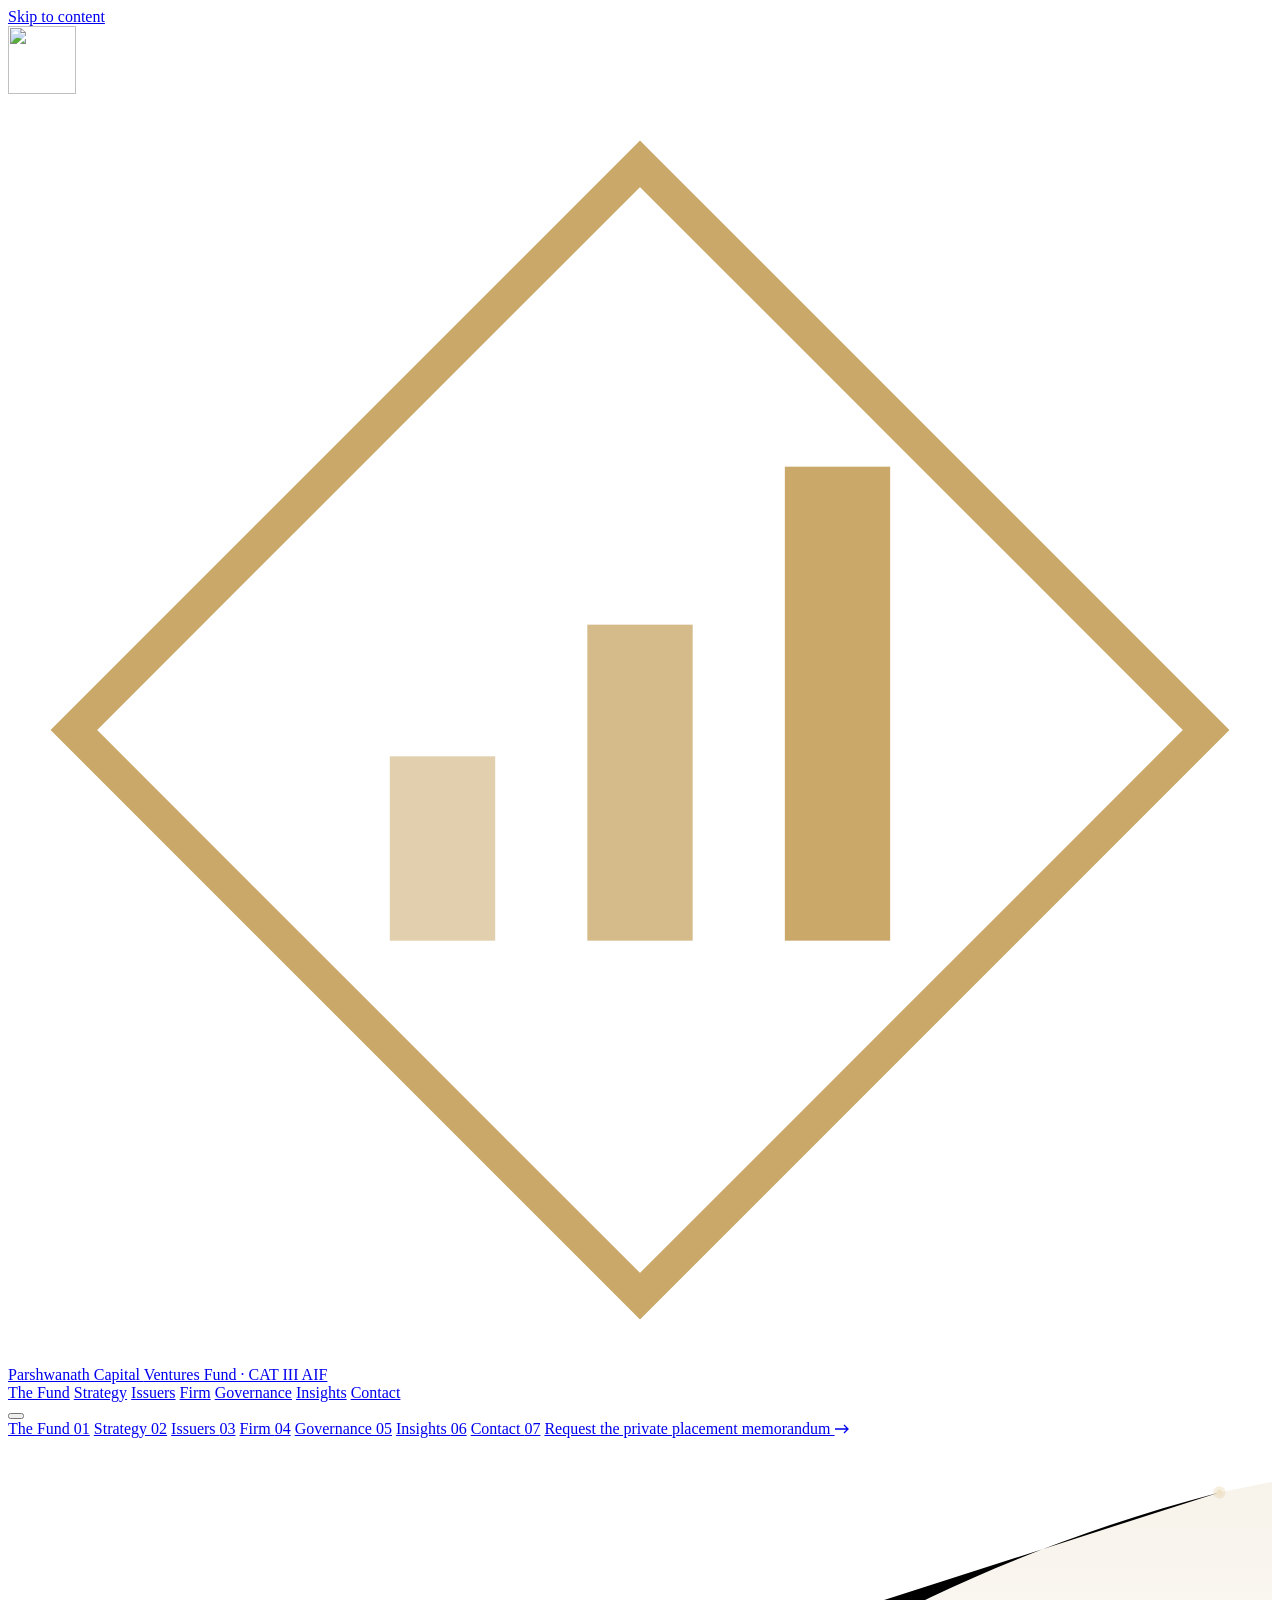
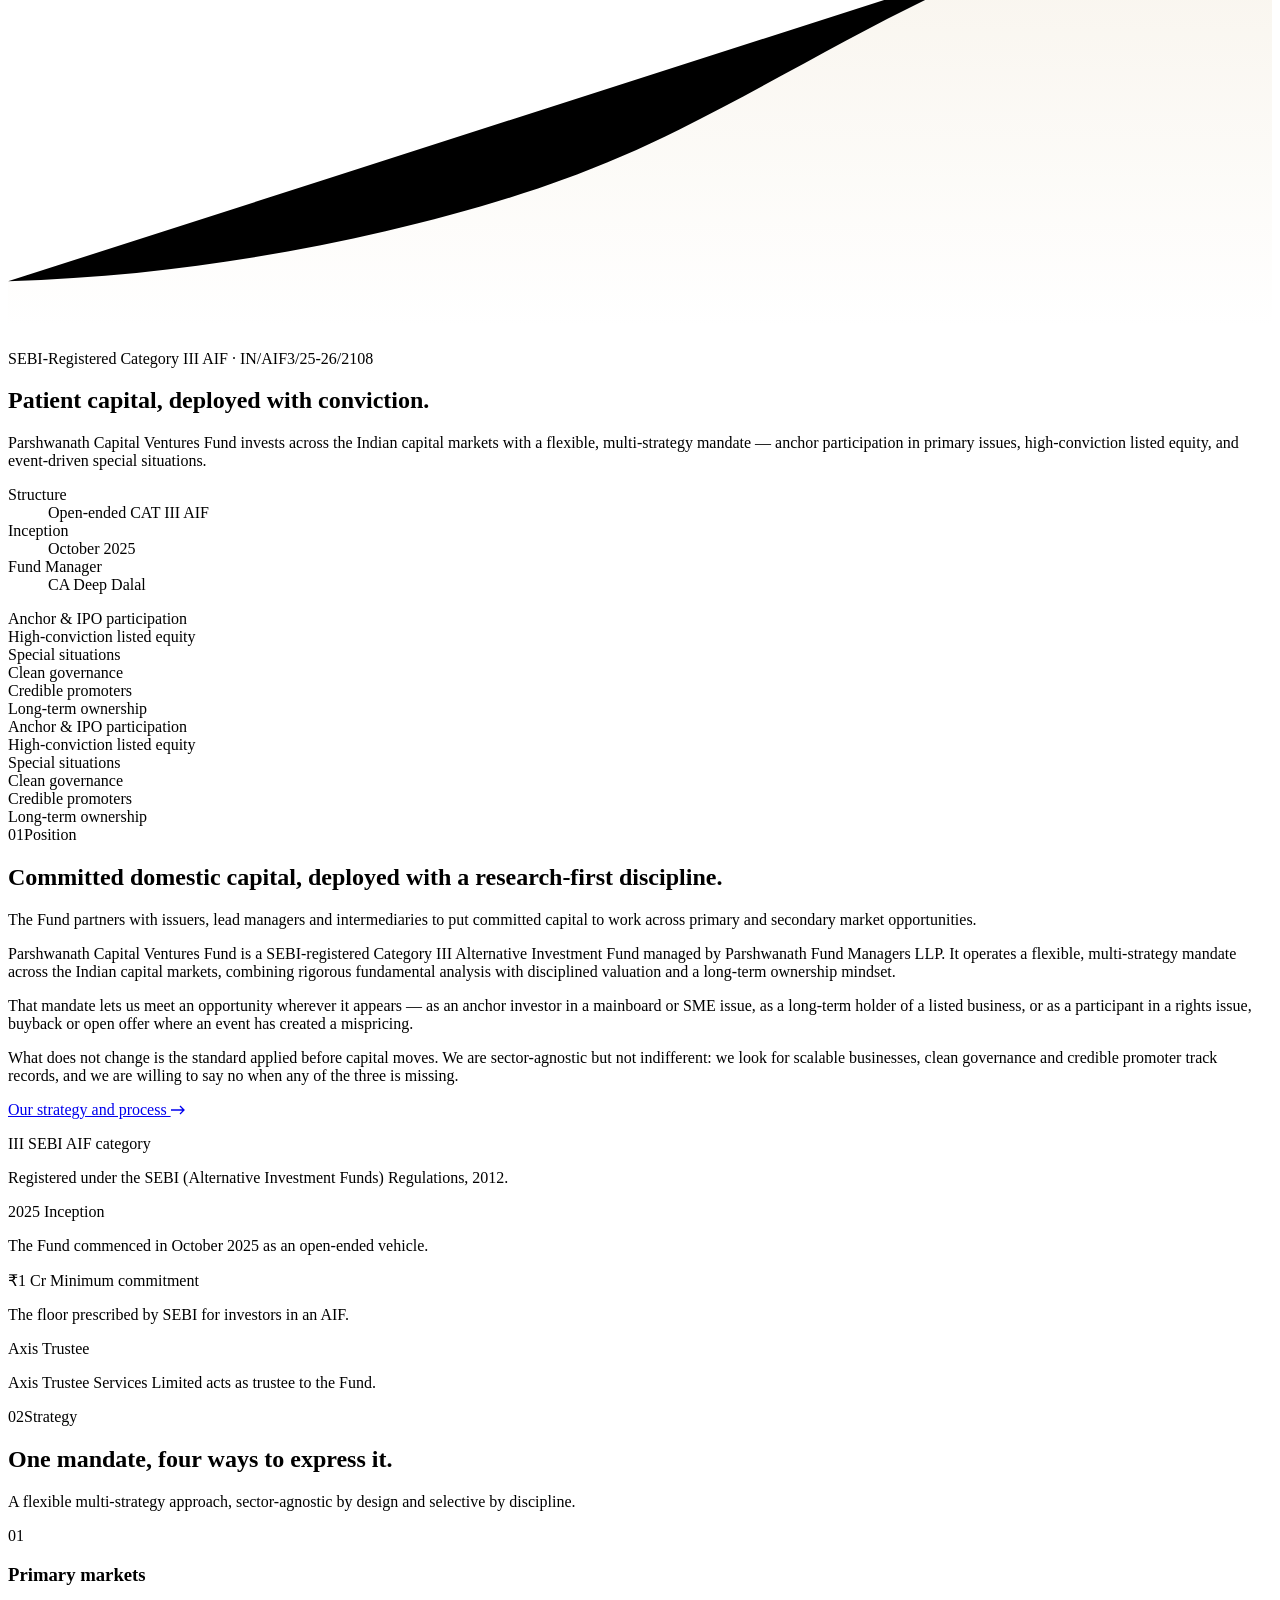
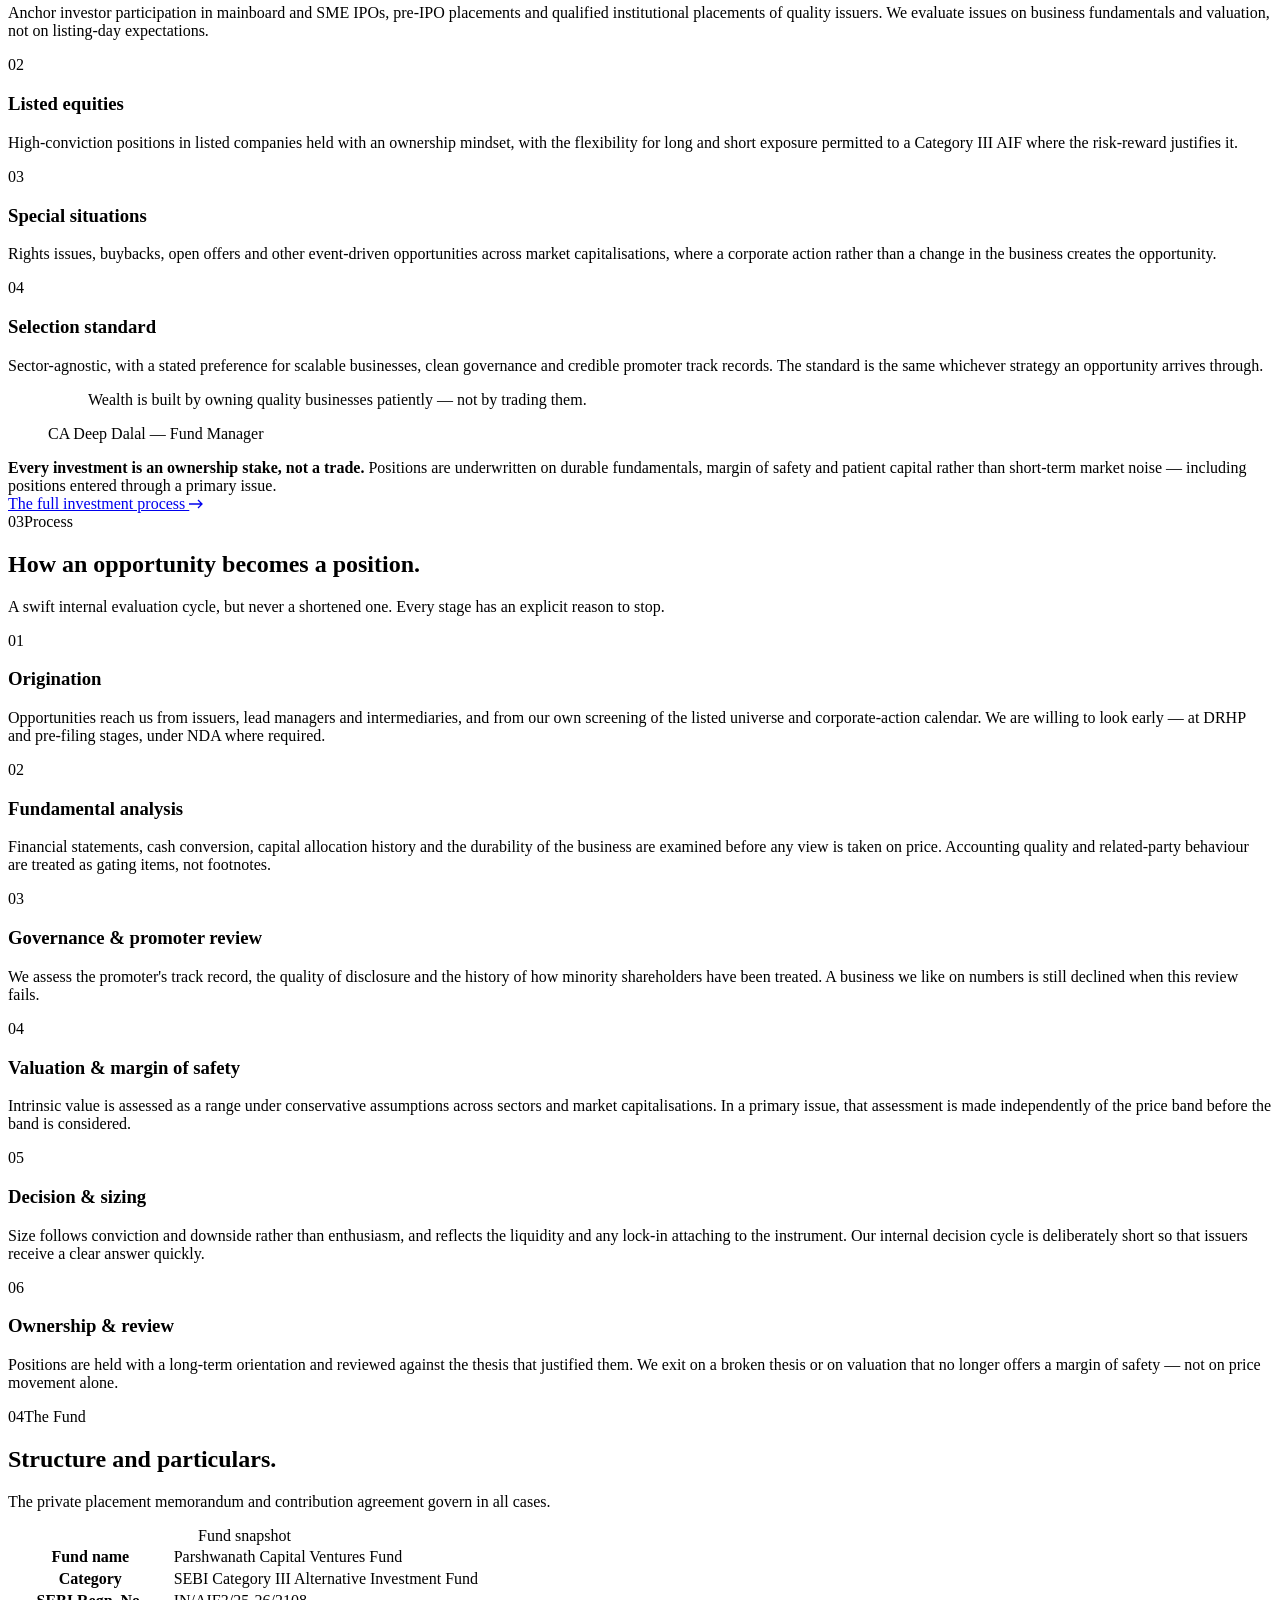
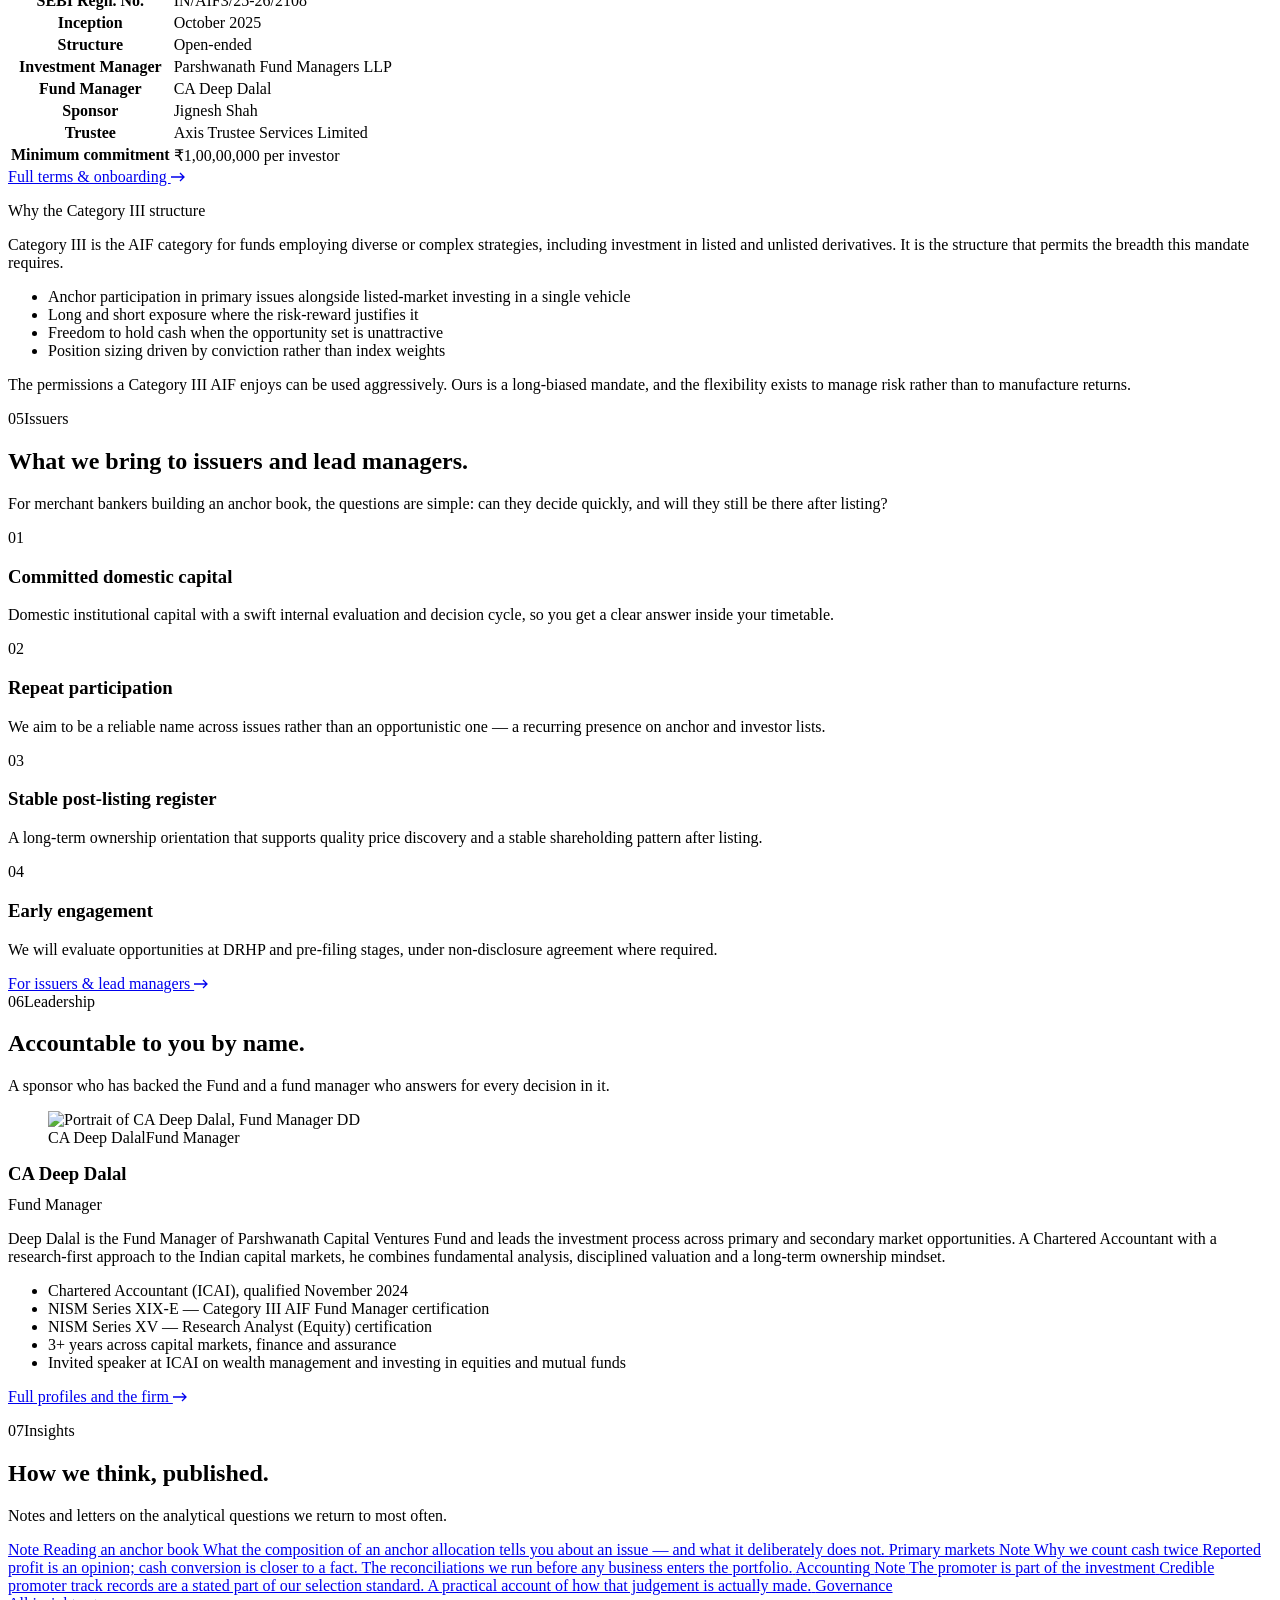
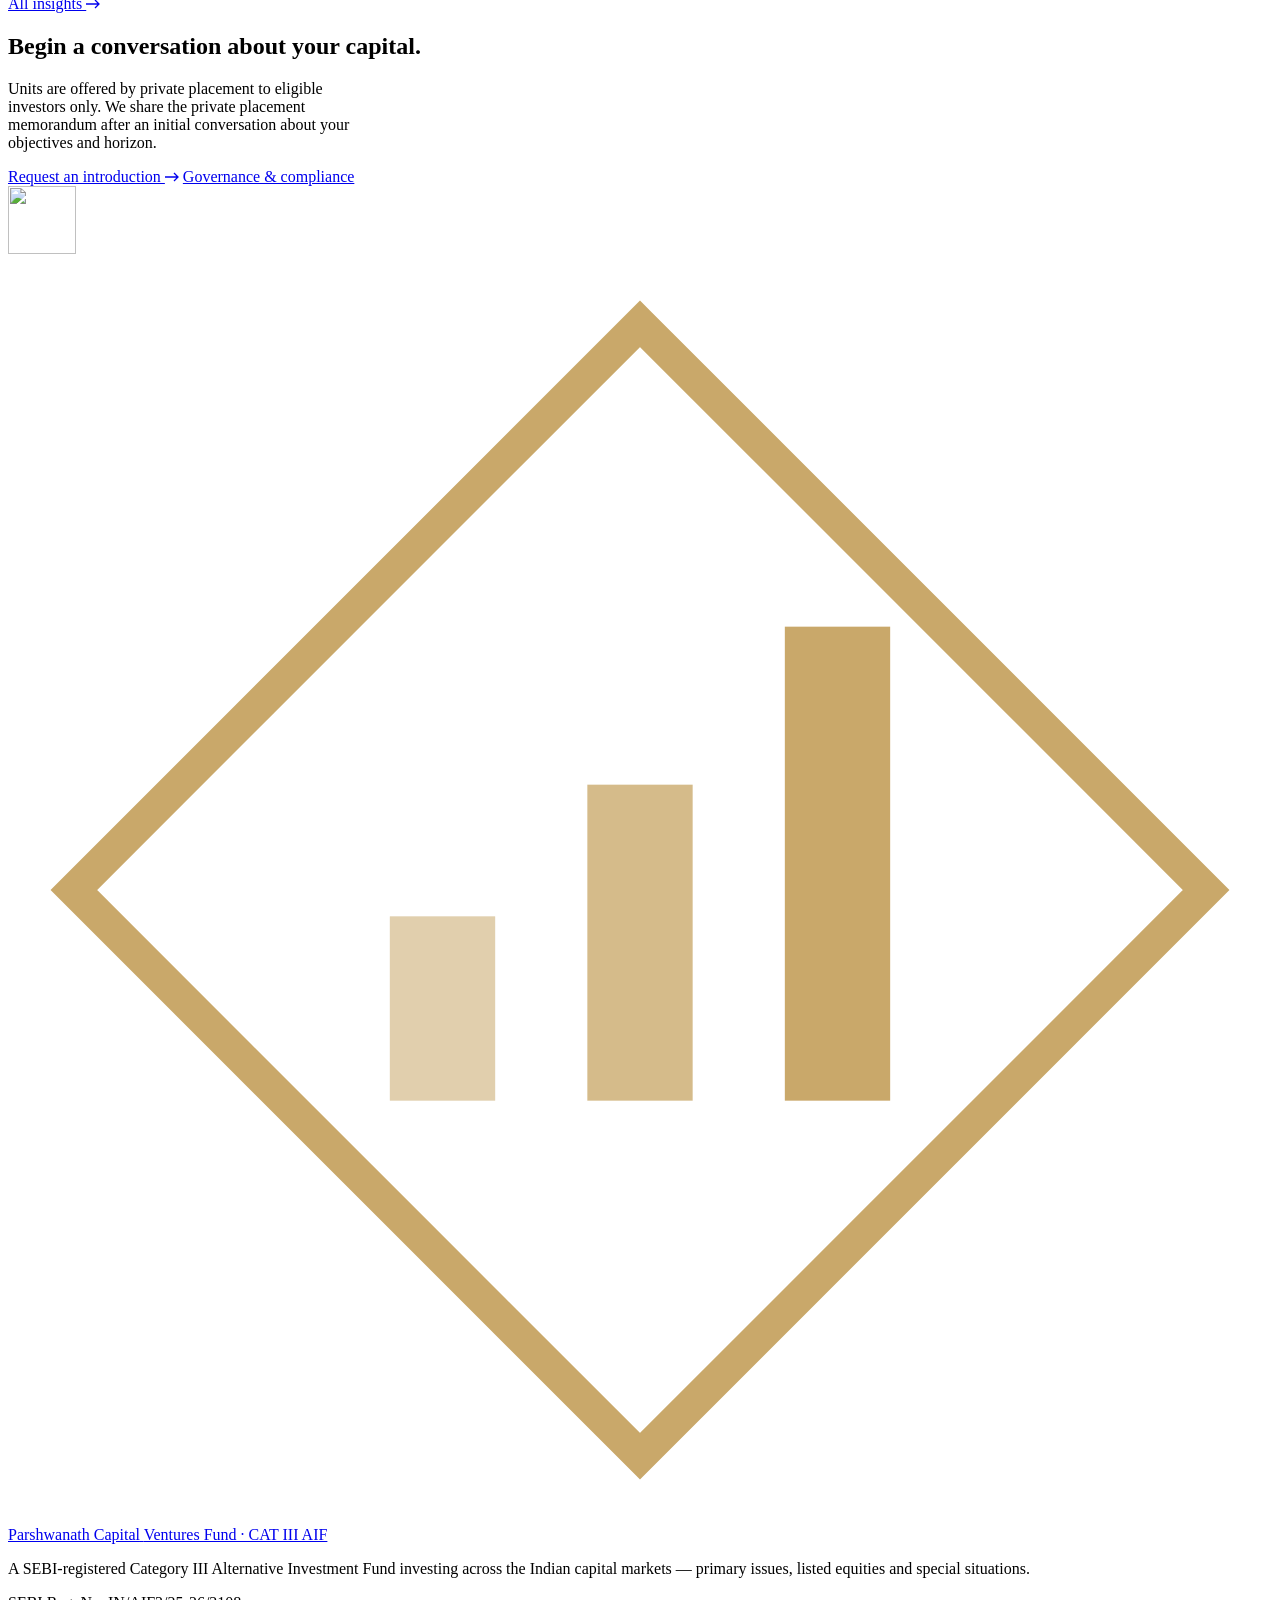
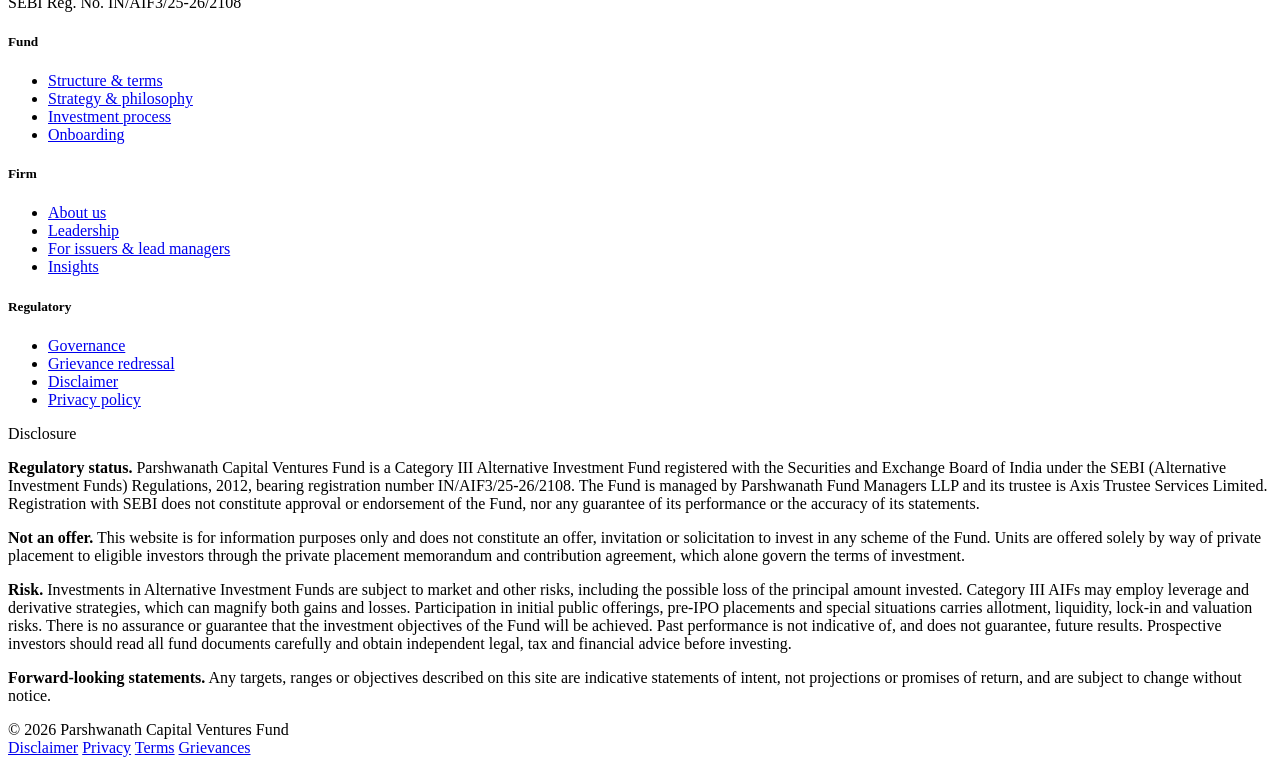
==== index.html @ a306a495 "Add files via upload" ====
<!DOCTYPE html>
<html lang="en-IN">
<head>
<meta charset="utf-8">
<meta name="viewport" content="width=device-width, initial-scale=1">
<title>Parshwanath Capital Ventures Fund — SEBI Category III AIF</title>
<meta name="description" content="Parshwanath Capital Ventures Fund is a SEBI-registered Category III AIF (IN/AIF3/25-26/2108) investing across Indian capital markets — anchor and IPO participation, listed equities and special situations. Fund Manager: CA Deep Dalal.">
<meta name="theme-color" content="#07090d">
<link rel="canonical" href="https://parshwanath.in/">
<meta property="og:type" content="website">
<meta property="og:title" content="Parshwanath Capital Ventures Fund — SEBI Category III AIF">
<meta property="og:description" content="Parshwanath Capital Ventures Fund is a SEBI-registered Category III AIF (IN/AIF3/25-26/2108) investing across Indian capital markets — anchor and IPO participation, listed equities and special situations. Fund Manager: CA Deep Dalal.">
<meta property="og:locale" content="en_IN">
<link rel="icon" href="assets/img/favicon.svg" type="image/svg+xml">
<link rel="preconnect" href="https://fonts.googleapis.com">
<link rel="preconnect" href="https://fonts.gstatic.com" crossorigin>
<link rel="stylesheet" href="https://fonts.googleapis.com/css2?family=Fraunces:ital,opsz,wght,SOFT,WONK@0,9..144,300..600,0..100,0..1;1,9..144,300..500,0..100,0..1&amp;family=IBM+Plex+Mono:wght@400;500&amp;family=Inter:wght@300..700&amp;display=swap">
<link rel="stylesheet" href="assets/css/main.css">
</head>
<body>
<a class="skip-link" href="#main">Skip to content</a>
<div class="progress" data-progress></div>

<header class="nav" data-nav data-solid="false">
  <div class="nav__inner">
    <a class="brand" href="index.html" aria-label="Parshwanath Capital Ventures Fund — home">
      <span class="brand__emblem">
        <img src="assets/img/mark.png" alt="" width="68" height="68"
             onload="this.closest('.brand__emblem').setAttribute('data-img','ok')">
        <svg class="brand__mark" viewBox="0 0 48 48" aria-hidden="true" focusable="false">
        <path d="M24 2.5 45.5 24 24 45.5 2.5 24Z" fill="none" stroke="#c9a86a" stroke-width="1.25"/>
        <g fill="#c9a86a">
          <rect x="14.5" y="25" width="4" height="7" opacity="0.55"/>
          <rect x="22" y="20" width="4" height="12" opacity="0.78"/>
          <rect x="29.5" y="14" width="4" height="18"/>
        </g>
      </svg>
      </span>
      <span class="brand__text">
        <span class="brand__name">Parshwanath Capital</span>
        <span class="brand__sub">Ventures Fund &middot; CAT III AIF</span>
      </span>
    </a>

    <nav class="nav__links" aria-label="Primary">
      <a class="nav__link" href="fund.html">The Fund</a>
      <a class="nav__link" href="philosophy.html">Strategy</a>
      <a class="nav__link" href="issuers.html">Issuers</a>
      <a class="nav__link" href="about.html">Firm</a>
      <a class="nav__link" href="governance.html">Governance</a>
      <a class="nav__link" href="insights.html">Insights</a>
      <a class="nav__link" href="contact.html">Contact</a>
    </nav>

    <button class="nav__toggle" type="button" data-nav-toggle aria-expanded="false" aria-controls="nav-drawer" aria-label="Toggle navigation">
      <span></span>
    </button>
  </div>
</header>

<div class="nav__drawer" id="nav-drawer" data-nav-drawer data-open="false">
  <a href="fund.html">The Fund <span>01</span></a>
  <a href="philosophy.html">Strategy <span>02</span></a>
  <a href="issuers.html">Issuers <span>03</span></a>
  <a href="about.html">Firm <span>04</span></a>
  <a href="governance.html">Governance <span>05</span></a>
  <a href="insights.html">Insights <span>06</span></a>
  <a href="contact.html">Contact <span>07</span></a>
  <a class="btn" href="contact.html">Request the private placement memorandum <svg class="btn__arrow" width="14" height="10" viewBox="0 0 14 10" fill="none" aria-hidden="true"><path d="M9 1l4 4-4 4M13 5H0" stroke="currentColor" stroke-width="1.3"/></svg></a>
</div>

<main id="main">

<section class="hero">
  <div class="hero__grid" aria-hidden="true"></div>
  <div class="hero__bloom" aria-hidden="true"></div>

  <svg class="hero__curve" viewBox="0 0 1440 560" preserveAspectRatio="none" aria-hidden="true" focusable="false">
    <defs>
      <linearGradient id="curveStroke" x1="0" y1="1" x2="1" y2="0">
        <stop offset="0%" stop-color="#7d6334" stop-opacity="0.15"/>
        <stop offset="45%" stop-color="#c9a86a" stop-opacity="0.7"/>
        <stop offset="100%" stop-color="#f0e2c4"/>
      </linearGradient>
      <linearGradient id="curveArea" x1="0" y1="0" x2="0" y2="1">
        <stop offset="0%" stop-color="#c9a86a" stop-opacity="0.14"/>
        <stop offset="100%" stop-color="#c9a86a" stop-opacity="0"/>
      </linearGradient>
    </defs>
    <path class="curve__area" fill="url(#curveArea)"
      d="M0,505 C160,500 300,478 430,448 C560,418 665,382 765,332 C865,282 955,228 1050,182 C1150,134 1265,92 1380,62 L1440,50 L1440,560 L0,560 Z"/>
    <path class="curve__line" vector-effect="non-scaling-stroke"
      d="M0,505 C160,500 300,478 430,448 C560,418 665,382 765,332 C865,282 955,228 1050,182 C1150,134 1265,92 1380,62"/>
    <g class="curve__dot">
      <circle cx="1380" cy="62" r="7" fill="#e0c894" opacity="0.3"/>
      <circle cx="1380" cy="62" r="3" fill="#f0e2c4"/>
    </g>
  </svg>

  <div class="hero__inner wrap">
    <p class="hero__eyebrow"><span class="dot" aria-hidden="true"></span>SEBI-Registered Category III AIF &middot; IN/AIF3/25-26/2108</p>

    <h1 class="display hero__title">
      <span class="line"><span>Patient capital,</span></span>
      <span class="line"><span>deployed with</span></span>
      <span class="line"><span class="serif-italic brass">conviction.</span></span>
    </h1>

    <div class="hero__foot">
      <p class="lead">
        Parshwanath Capital Ventures Fund invests across the Indian capital markets with a
        flexible, multi-strategy mandate — anchor participation in primary issues,
        high-conviction listed equity, and event-driven special situations.
      </p>

      <dl class="hero__meta">
        <div>
          <dt>Structure</dt>
          <dd>Open-ended CAT III AIF</dd>
        </div>
        <div>
          <dt>Inception</dt>
          <dd>October 2025</dd>
        </div>
        <div>
          <dt>Fund Manager</dt>
          <dd>CA Deep Dalal</dd>
        </div>
      </dl>
    </div>
  </div>
</section>

<div class="marquee on-ink" aria-hidden="true" style="border-top:0">
  <div class="marquee__track">
    <div class="marquee__item">Anchor &amp; IPO participation</div>
    <div class="marquee__item">High-conviction listed equity</div>
    <div class="marquee__item">Special situations</div>
    <div class="marquee__item">Clean governance</div>
    <div class="marquee__item">Credible promoters</div>
    <div class="marquee__item">Long-term ownership</div>
    <div class="marquee__item">Anchor &amp; IPO participation</div>
    <div class="marquee__item">High-conviction listed equity</div>
    <div class="marquee__item">Special situations</div>
    <div class="marquee__item">Clean governance</div>
    <div class="marquee__item">Credible promoters</div>
    <div class="marquee__item">Long-term ownership</div>
  </div>
</div>

<section class="section" id="position">
  <div class="wrap">
    <div class="sec-head" data-reveal>
      <div class="sec-head__idx"><span>01</span>Position</div>
      <div class="sec-head__body">
        <h2>Committed domestic capital, deployed with a research-first discipline.</h2>
        <p class="lead">The Fund partners with issuers, lead managers and intermediaries to put committed capital to work across primary and secondary market opportunities.</p>
      </div>
    </div>

    <div class="split split--top">
      <div class="prose" data-reveal>
        <p>
          Parshwanath Capital Ventures Fund is a SEBI-registered Category III Alternative
          Investment Fund managed by Parshwanath Fund Managers LLP. It operates a flexible,
          multi-strategy mandate across the Indian capital markets, combining rigorous
          fundamental analysis with disciplined valuation and a long-term ownership mindset.
        </p>
        <p>
          That mandate lets us meet an opportunity wherever it appears — as an anchor
          investor in a mainboard or SME issue, as a long-term holder of a listed business,
          or as a participant in a rights issue, buyback or open offer where an event has
          created a mispricing.
        </p>
        <p>
          What does not change is the standard applied before capital moves. We are
          sector-agnostic but not indifferent: we look for scalable businesses, clean
          governance and credible promoter track records, and we are willing to say no when
          any of the three is missing.
        </p>
        <p class="mt-3"><a class="link-arrow" href="philosophy.html">Our strategy and process
          <svg width="14" height="10" viewBox="0 0 14 10" fill="none" aria-hidden="true"><path d="M9 1l4 4-4 4M13 5H0" stroke="currentColor" stroke-width="1.3"/></svg>
        </a></p>
      </div>

      <div class="grid g-2" data-reveal>
        <div class="stat">
          <span class="stat__val">III</span>
          <span class="stat__label">SEBI AIF category</span>
          <p class="stat__note">Registered under the SEBI (Alternative Investment Funds) Regulations, 2012.</p>
        </div>
        <div class="stat">
          <span class="stat__val num">2025</span>
          <span class="stat__label">Inception</span>
          <p class="stat__note">The Fund commenced in October 2025 as an open-ended vehicle.</p>
        </div>
        <div class="stat">
          <span class="stat__val num">&#8377;1 Cr</span>
          <span class="stat__label">Minimum commitment</span>
          <p class="stat__note">The floor prescribed by SEBI for investors in an AIF.</p>
        </div>
        <div class="stat">
          <span class="stat__val">Axis</span>
          <span class="stat__label">Trustee</span>
          <p class="stat__note">Axis Trustee Services Limited acts as trustee to the Fund.</p>
        </div>
      </div>
    </div>
  </div>
</section>

<section class="section on-ink" id="strategy">
  <div class="wrap">
    <div class="sec-head" data-reveal>
      <div class="sec-head__idx"><span>02</span>Strategy</div>
      <div class="sec-head__body">
        <h2>One mandate, four ways to express it.</h2>
        <p class="lead">A flexible multi-strategy approach, sector-agnostic by design and selective by discipline.</p>
      </div>
    </div>

    <div class="grid g-2">
      <article class="card" data-reveal>
        <span class="card__idx">01</span>
        <h3>Primary markets</h3>
        <p>
          Anchor investor participation in mainboard and SME IPOs, pre-IPO placements and
          qualified institutional placements of quality issuers. We evaluate issues on
          business fundamentals and valuation, not on listing-day expectations.
        </p>
      </article>
      <article class="card" data-reveal>
        <span class="card__idx">02</span>
        <h3>Listed equities</h3>
        <p>
          High-conviction positions in listed companies held with an ownership mindset, with
          the flexibility for long and short exposure permitted to a Category III AIF where
          the risk-reward justifies it.
        </p>
      </article>
      <article class="card" data-reveal>
        <span class="card__idx">03</span>
        <h3>Special situations</h3>
        <p>
          Rights issues, buybacks, open offers and other event-driven opportunities across
          market capitalisations, where a corporate action rather than a change in the
          business creates the opportunity.
        </p>
      </article>
      <article class="card" data-reveal>
        <span class="card__idx">04</span>
        <h3>Selection standard</h3>
        <p>
          Sector-agnostic, with a stated preference for scalable businesses, clean
          governance and credible promoter track records. The standard is the same whichever
          strategy an opportunity arrives through.
        </p>
      </article>
    </div>

    <div class="split mt-4" style="align-items:center">
      <figure class="quote" data-reveal>
        <blockquote>
          Wealth is built by owning quality businesses patiently — not by trading them.
        </blockquote>
        <figcaption>CA Deep Dalal &mdash; Fund Manager</figcaption>
      </figure>
      <div data-reveal>
        <div class="notice">
          <strong>Every investment is an ownership stake, not a trade.</strong> Positions are
          underwritten on durable fundamentals, margin of safety and patient capital rather
          than short-term market noise — including positions entered through a primary issue.
        </div>
        <div class="btn-row">
          <a class="btn btn--ghost" href="philosophy.html">The full investment process <svg class="btn__arrow" width="14" height="10" viewBox="0 0 14 10" fill="none" aria-hidden="true"><path d="M9 1l4 4-4 4M13 5H0" stroke="currentColor" stroke-width="1.3"/></svg></a>
        </div>
      </div>
    </div>
  </div>
</section>

<section class="section" id="process">
  <div class="wrap">
    <div class="sec-head" data-reveal>
      <div class="sec-head__idx"><span>03</span>Process</div>
      <div class="sec-head__body">
        <h2>How an opportunity becomes a position.</h2>
        <p class="lead">A swift internal evaluation cycle, but never a shortened one. Every stage has an explicit reason to stop.</p>
      </div>
    </div>

    <div class="rail">
      <div class="rail__item" data-reveal>
        <div class="rail__num">01</div>
        <h3>Origination</h3>
        <p>Opportunities reach us from issuers, lead managers and intermediaries, and from our own screening of the listed universe and corporate-action calendar. We are willing to look early — at DRHP and pre-filing stages, under NDA where required.</p>
      </div>
      <div class="rail__item" data-reveal>
        <div class="rail__num">02</div>
        <h3>Fundamental analysis</h3>
        <p>Financial statements, cash conversion, capital allocation history and the durability of the business are examined before any view is taken on price. Accounting quality and related-party behaviour are treated as gating items, not footnotes.</p>
      </div>
      <div class="rail__item" data-reveal>
        <div class="rail__num">03</div>
        <h3>Governance &amp; promoter review</h3>
        <p>We assess the promoter's track record, the quality of disclosure and the history of how minority shareholders have been treated. A business we like on numbers is still declined when this review fails.</p>
      </div>
      <div class="rail__item" data-reveal>
        <div class="rail__num">04</div>
        <h3>Valuation &amp; margin of safety</h3>
        <p>Intrinsic value is assessed as a range under conservative assumptions across sectors and market capitalisations. In a primary issue, that assessment is made independently of the price band before the band is considered.</p>
      </div>
      <div class="rail__item" data-reveal>
        <div class="rail__num">05</div>
        <h3>Decision &amp; sizing</h3>
        <p>Size follows conviction and downside rather than enthusiasm, and reflects the liquidity and any lock-in attaching to the instrument. Our internal decision cycle is deliberately short so that issuers receive a clear answer quickly.</p>
      </div>
      <div class="rail__item" data-reveal>
        <div class="rail__num">06</div>
        <h3>Ownership &amp; review</h3>
        <p>Positions are held with a long-term orientation and reviewed against the thesis that justified them. We exit on a broken thesis or on valuation that no longer offers a margin of safety — not on price movement alone.</p>
      </div>
    </div>
  </div>
</section>

<section class="section on-paper-2" id="fund">
  <div class="wrap">
    <div class="sec-head" data-reveal>
      <div class="sec-head__idx"><span>04</span>The Fund</div>
      <div class="sec-head__body">
        <h2>Structure and particulars.</h2>
        <p class="lead">The private placement memorandum and contribution agreement govern in all cases.</p>
      </div>
    </div>

    <div class="split split--top">
      <div data-reveal>
        <div class="table-scroll">
          <table class="terms">
            <caption>Fund snapshot</caption>
            <tbody>
              <tr><th scope="row">Fund name</th><td>Parshwanath Capital Ventures Fund</td></tr>
              <tr><th scope="row">Category</th><td>SEBI Category III Alternative Investment Fund</td></tr>
              <tr><th scope="row">SEBI Regn. No.</th><td class="num">IN/AIF3/25-26/2108</td></tr>
              <tr><th scope="row">Inception</th><td>October 2025</td></tr>
              <tr><th scope="row">Structure</th><td>Open-ended</td></tr>
              <tr><th scope="row">Investment Manager</th><td>Parshwanath Fund Managers LLP</td></tr>
              <tr><th scope="row">Fund Manager</th><td>CA Deep Dalal</td></tr>
              <tr><th scope="row">Sponsor</th><td>Jignesh Shah</td></tr>
              <tr><th scope="row">Trustee</th><td>Axis Trustee Services Limited</td></tr>
              <tr><th scope="row">Minimum commitment</th><td><span class="num">&#8377;1,00,00,000</span> per investor</td></tr>
            </tbody>
          </table>
        </div>
        <div class="btn-row">
          <a class="btn" href="fund.html">Full terms &amp; onboarding <svg class="btn__arrow" width="14" height="10" viewBox="0 0 14 10" fill="none" aria-hidden="true"><path d="M9 1l4 4-4 4M13 5H0" stroke="currentColor" stroke-width="1.3"/></svg></a>
        </div>
      </div>

      <div data-reveal>
        <p class="eyebrow">Why the Category III structure</p>
        <div class="prose">
          <p>
            Category III is the AIF category for funds employing diverse or complex
            strategies, including investment in listed and unlisted derivatives. It is the
            structure that permits the breadth this mandate requires.
          </p>
          <ul>
            <li>Anchor participation in primary issues alongside listed-market investing in a single vehicle</li>
            <li>Long and short exposure where the risk-reward justifies it</li>
            <li>Freedom to hold cash when the opportunity set is unattractive</li>
            <li>Position sizing driven by conviction rather than index weights</li>
          </ul>
          <p>
            The permissions a Category III AIF enjoys can be used aggressively. Ours is a
            long-biased mandate, and the flexibility exists to manage risk rather than to
            manufacture returns.
          </p>
        </div>
      </div>
    </div>
  </div>
</section>

<section class="section on-ink" id="issuers">
  <div class="wrap">
    <div class="sec-head" data-reveal>
      <div class="sec-head__idx"><span>05</span>Issuers</div>
      <div class="sec-head__body">
        <h2>What we bring to issuers and lead managers.</h2>
        <p class="lead">For merchant bankers building an anchor book, the questions are simple: can they decide quickly, and will they still be there after listing?</p>
      </div>
    </div>

    <div class="grid g-4">
      <article class="card" data-reveal>
        <span class="card__idx">01</span>
        <h3>Committed domestic capital</h3>
        <p>Domestic institutional capital with a swift internal evaluation and decision cycle, so you get a clear answer inside your timetable.</p>
      </article>
      <article class="card" data-reveal>
        <span class="card__idx">02</span>
        <h3>Repeat participation</h3>
        <p>We aim to be a reliable name across issues rather than an opportunistic one — a recurring presence on anchor and investor lists.</p>
      </article>
      <article class="card" data-reveal>
        <span class="card__idx">03</span>
        <h3>Stable post-listing register</h3>
        <p>A long-term ownership orientation that supports quality price discovery and a stable shareholding pattern after listing.</p>
      </article>
      <article class="card" data-reveal>
        <span class="card__idx">04</span>
        <h3>Early engagement</h3>
        <p>We will evaluate opportunities at DRHP and pre-filing stages, under non-disclosure agreement where required.</p>
      </article>
    </div>

    <div class="btn-row" data-reveal>
      <a class="btn" href="issuers.html">For issuers &amp; lead managers <svg class="btn__arrow" width="14" height="10" viewBox="0 0 14 10" fill="none" aria-hidden="true"><path d="M9 1l4 4-4 4M13 5H0" stroke="currentColor" stroke-width="1.3"/></svg></a>
    </div>
  </div>
</section>

<section class="section" id="leadership">
  <div class="wrap">
    <div class="sec-head" data-reveal>
      <div class="sec-head__idx"><span>06</span>Leadership</div>
      <div class="sec-head__body">
        <h2>Accountable to you by name.</h2>
        <p class="lead">A sponsor who has backed the Fund and a fund manager who answers for every decision in it.</p>
      </div>
    </div>

    <div class="split split--top">
      <div>
        <figure class="portrait" data-reveal>
        <img src="assets/img/deep-dalal.jpg" alt="Portrait of CA Deep Dalal, Fund Manager" loading="lazy"
             onload="this.closest('.portrait').setAttribute('data-img','ok')">
        <span class="portrait__monogram" aria-hidden="true">DD</span>
        <figcaption class="portrait__cap"><span>CA Deep Dalal</span><span>Fund Manager</span></figcaption>
      </figure>
      </div>
      <div class="prose" data-reveal>
        <h3 style="margin-top:0">CA Deep Dalal</h3>
        <p class="eyebrow" style="margin-top:-0.5rem">Fund Manager</p>
        <p>
          Deep Dalal is the Fund Manager of Parshwanath Capital Ventures Fund and leads the
          investment process across primary and secondary market opportunities. A Chartered
          Accountant with a research-first approach to the Indian capital markets, he
          combines fundamental analysis, disciplined valuation and a long-term ownership
          mindset.
        </p>
        <ul>
          <li>Chartered Accountant (ICAI), qualified November 2024</li>
          <li>NISM Series XIX-E &mdash; Category III AIF Fund Manager certification</li>
          <li>NISM Series XV &mdash; Research Analyst (Equity) certification</li>
          <li>3+ years across capital markets, finance and assurance</li>
          <li>Invited speaker at ICAI on wealth management and investing in equities and mutual funds</li>
        </ul>
        <p class="mt-3"><a class="link-arrow" href="about.html#leadership">Full profiles and the firm
          <svg width="14" height="10" viewBox="0 0 14 10" fill="none" aria-hidden="true"><path d="M9 1l4 4-4 4M13 5H0" stroke="currentColor" stroke-width="1.3"/></svg>
        </a></p>
      </div>
    </div>
  </div>
</section>

<section class="section on-paper-2" id="insights">
  <div class="wrap">
    <div class="sec-head" data-reveal>
      <div class="sec-head__idx"><span>07</span>Insights</div>
      <div class="sec-head__body">
        <h2>How we think, published.</h2>
        <p class="lead">Notes and letters on the analytical questions we return to most often.</p>
      </div>
    </div>

    <div data-reveal>
      <a class="insight" href="insights.html">
        <span class="insight__date">Note</span>
        <span>
          <span class="insight__title">Reading an anchor book</span>
          <span class="insight__desc">What the composition of an anchor allocation tells you about an issue — and what it deliberately does not.</span>
        </span>
        <span class="insight__tag">Primary markets</span>
      </a>
      <a class="insight" href="insights.html">
        <span class="insight__date">Note</span>
        <span>
          <span class="insight__title">Why we count cash twice</span>
          <span class="insight__desc">Reported profit is an opinion; cash conversion is closer to a fact. The reconciliations we run before any business enters the portfolio.</span>
        </span>
        <span class="insight__tag">Accounting</span>
      </a>
      <a class="insight" href="insights.html">
        <span class="insight__date">Note</span>
        <span>
          <span class="insight__title">The promoter is part of the investment</span>
          <span class="insight__desc">Credible promoter track records are a stated part of our selection standard. A practical account of how that judgement is actually made.</span>
        </span>
        <span class="insight__tag">Governance</span>
      </a>
    </div>

    <div class="btn-row" data-reveal>
      <a class="btn btn--ghost" href="insights.html">All insights <svg class="btn__arrow" width="14" height="10" viewBox="0 0 14 10" fill="none" aria-hidden="true"><path d="M9 1l4 4-4 4M13 5H0" stroke="currentColor" stroke-width="1.3"/></svg></a>
    </div>
  </div>
</section>
<section class="cta">
  <div class="wrap cta__inner">
    <h2 data-reveal>Begin a conversation about your capital.</h2>
    <div data-reveal>
      <p class="lead" style="max-width:44ch">Units are offered by private placement to eligible investors only. We share the private placement memorandum after an initial conversation about your objectives and horizon.</p>
      <div class="btn-row">
        <a class="btn" href="contact.html">Request an introduction <svg class="btn__arrow" width="14" height="10" viewBox="0 0 14 10" fill="none" aria-hidden="true"><path d="M9 1l4 4-4 4M13 5H0" stroke="currentColor" stroke-width="1.3"/></svg></a>
        <a class="btn btn--ghost" href="governance.html">Governance &amp; compliance</a>
      </div>
    </div>
  </div>
</section>

</main>

<footer class="footer">
  <div class="wrap">
    <div class="footer__top">
      <div class="footer__col">
        <a class="brand" href="index.html" aria-label="Parshwanath Capital Ventures Fund — home">
      <span class="brand__emblem">
        <img src="assets/img/mark.png" alt="" width="68" height="68"
             onload="this.closest('.brand__emblem').setAttribute('data-img','ok')">
        <svg class="brand__mark" viewBox="0 0 48 48" aria-hidden="true" focusable="false">
        <path d="M24 2.5 45.5 24 24 45.5 2.5 24Z" fill="none" stroke="#c9a86a" stroke-width="1.25"/>
        <g fill="#c9a86a">
          <rect x="14.5" y="25" width="4" height="7" opacity="0.55"/>
          <rect x="22" y="20" width="4" height="12" opacity="0.78"/>
          <rect x="29.5" y="14" width="4" height="18"/>
        </g>
      </svg>
      </span>
      <span class="brand__text">
        <span class="brand__name">Parshwanath Capital</span>
        <span class="brand__sub">Ventures Fund &middot; CAT III AIF</span>
      </span>
    </a>
        <p class="footer__brandline">
          A SEBI-registered Category III Alternative Investment Fund investing across the
          Indian capital markets — primary issues, listed equities and special situations.
        </p>
        <p class="footer__regline num">SEBI Reg. No. IN/AIF3/25-26/2108</p>
      </div>

      <div class="footer__col">
        <h5>Fund</h5>
        <ul>
          <li><a href="fund.html">Structure &amp; terms</a></li>
          <li><a href="philosophy.html">Strategy &amp; philosophy</a></li>
          <li><a href="philosophy.html#process">Investment process</a></li>
          <li><a href="fund.html#onboarding">Onboarding</a></li>
        </ul>
      </div>

      <div class="footer__col">
        <h5>Firm</h5>
        <ul>
          <li><a href="about.html">About us</a></li>
          <li><a href="about.html#leadership">Leadership</a></li>
          <li><a href="issuers.html">For issuers &amp; lead managers</a></li>
          <li><a href="insights.html">Insights</a></li>
        </ul>
      </div>

      <div class="footer__col">
        <h5>Regulatory</h5>
        <ul>
          <li><a href="governance.html">Governance</a></li>
          <li><a href="governance.html#grievance">Grievance redressal</a></li>
          <li><a href="legal.html">Disclaimer</a></li>
          <li><a href="legal.html#privacy">Privacy policy</a></li>
        </ul>
      </div>
    </div>

    <div class="footer__disclaimer">
      <div class="sec-head__idx">Disclosure</div>
      <div>
        <p>
          <strong>Regulatory status.</strong> Parshwanath Capital Ventures Fund is a
          Category III Alternative Investment Fund registered with the Securities and
          Exchange Board of India under the SEBI (Alternative Investment Funds) Regulations,
          2012, bearing registration number IN/AIF3/25-26/2108. The Fund is managed by
          Parshwanath Fund Managers LLP and its trustee is Axis Trustee Services Limited.
          Registration with SEBI does not constitute approval or endorsement of the Fund,
          nor any guarantee of its performance or the accuracy of its statements.
        </p>
        <p>
          <strong>Not an offer.</strong> This website is for information purposes only and
          does not constitute an offer, invitation or solicitation to invest in any scheme
          of the Fund. Units are offered solely by way of private placement to eligible
          investors through the private placement memorandum and contribution agreement,
          which alone govern the terms of investment.
        </p>
        <p>
          <strong>Risk.</strong> Investments in Alternative Investment Funds are subject to
          market and other risks, including the possible loss of the principal amount
          invested. Category III AIFs may employ leverage and derivative strategies, which
          can magnify both gains and losses. Participation in initial public offerings,
          pre-IPO placements and special situations carries allotment, liquidity, lock-in
          and valuation risks. There is no assurance or guarantee that the investment
          objectives of the Fund will be achieved. Past performance is not indicative of,
          and does not guarantee, future results. Prospective investors should read all fund
          documents carefully and obtain independent legal, tax and financial advice before
          investing.
        </p>
        <p>
          <strong>Forward-looking statements.</strong> Any targets, ranges or objectives
          described on this site are indicative statements of intent, not projections or
          promises of return, and are subject to change without notice.
        </p>
      </div>
    </div>

    <div class="footer__base">
      <span>&copy; <span data-year>2026</span> Parshwanath Capital Ventures Fund</span>
      <nav aria-label="Legal">
        <a href="legal.html">Disclaimer</a>
        <a href="legal.html#privacy">Privacy</a>
        <a href="legal.html#terms">Terms</a>
        <a href="governance.html#grievance">Grievances</a>
      </nav>
    </div>
  </div>
</footer>

<script src="assets/js/main.js" defer></script>
</body>
</html>
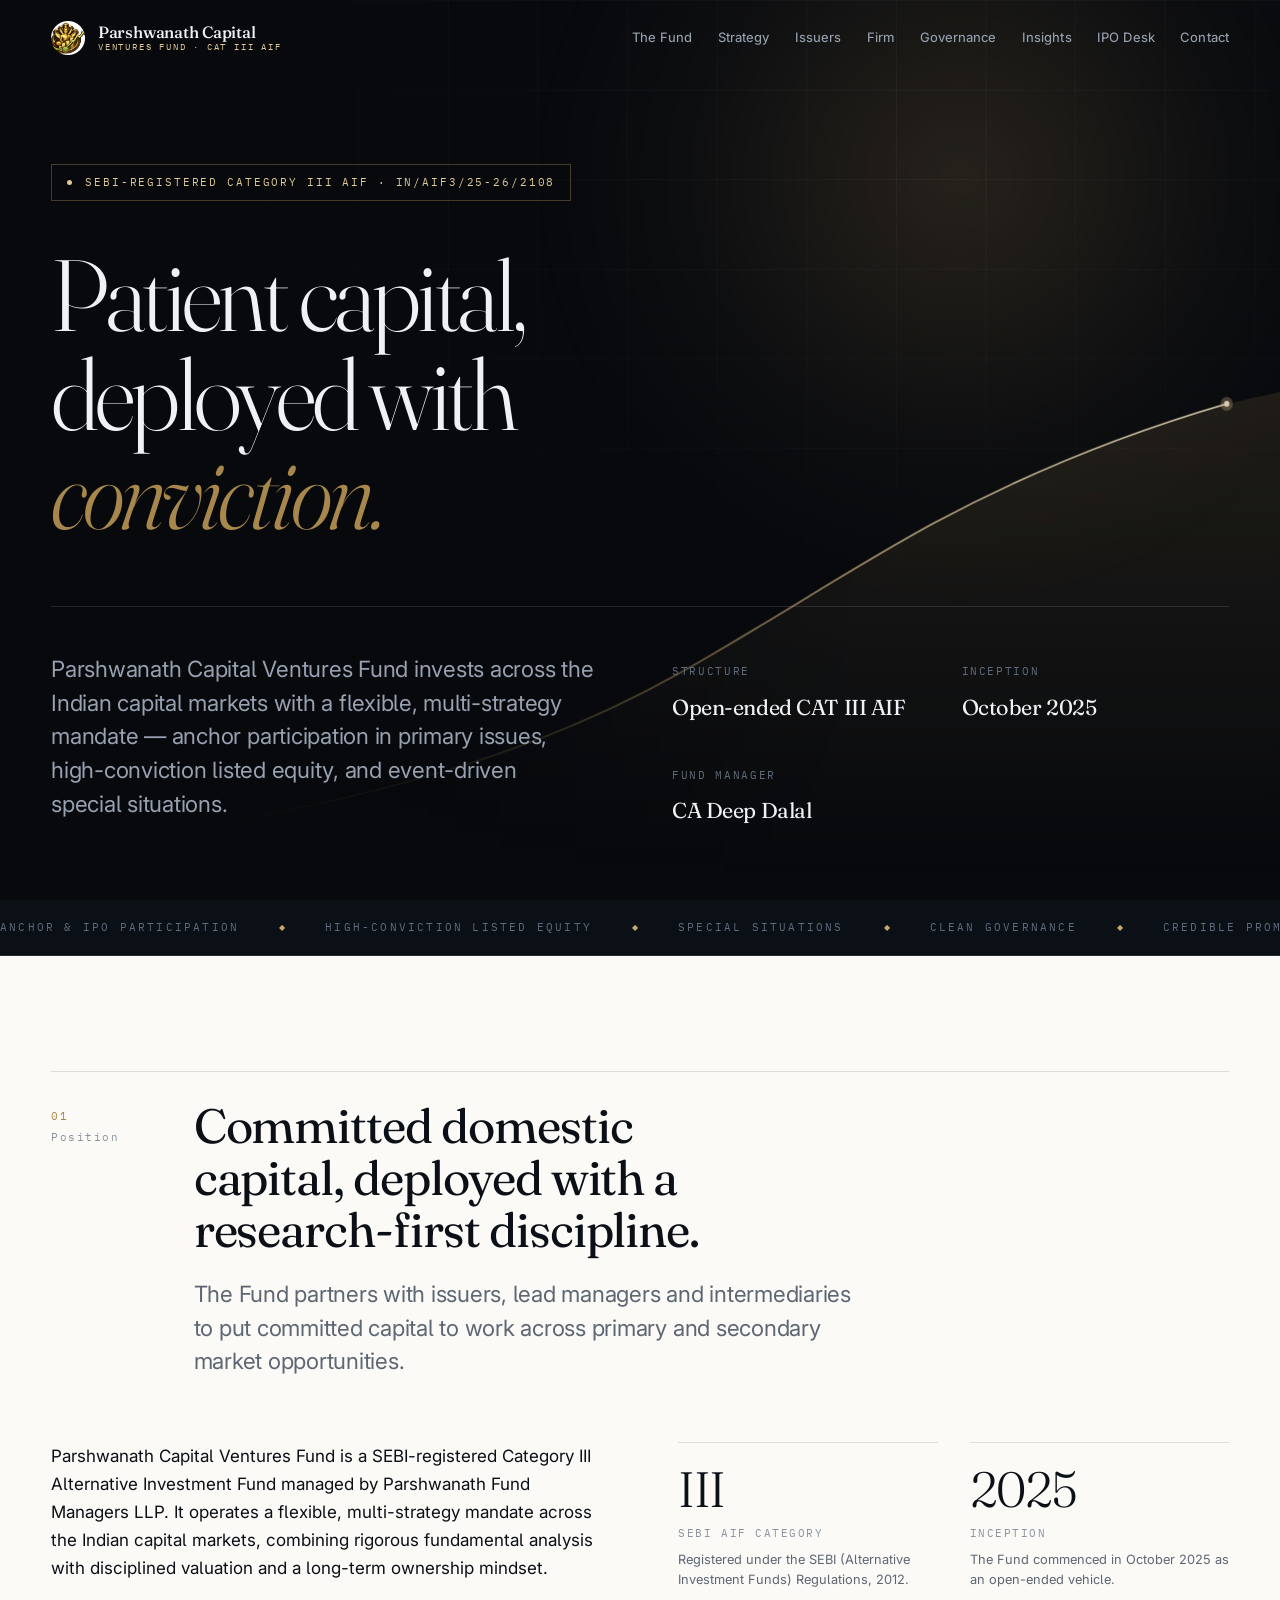
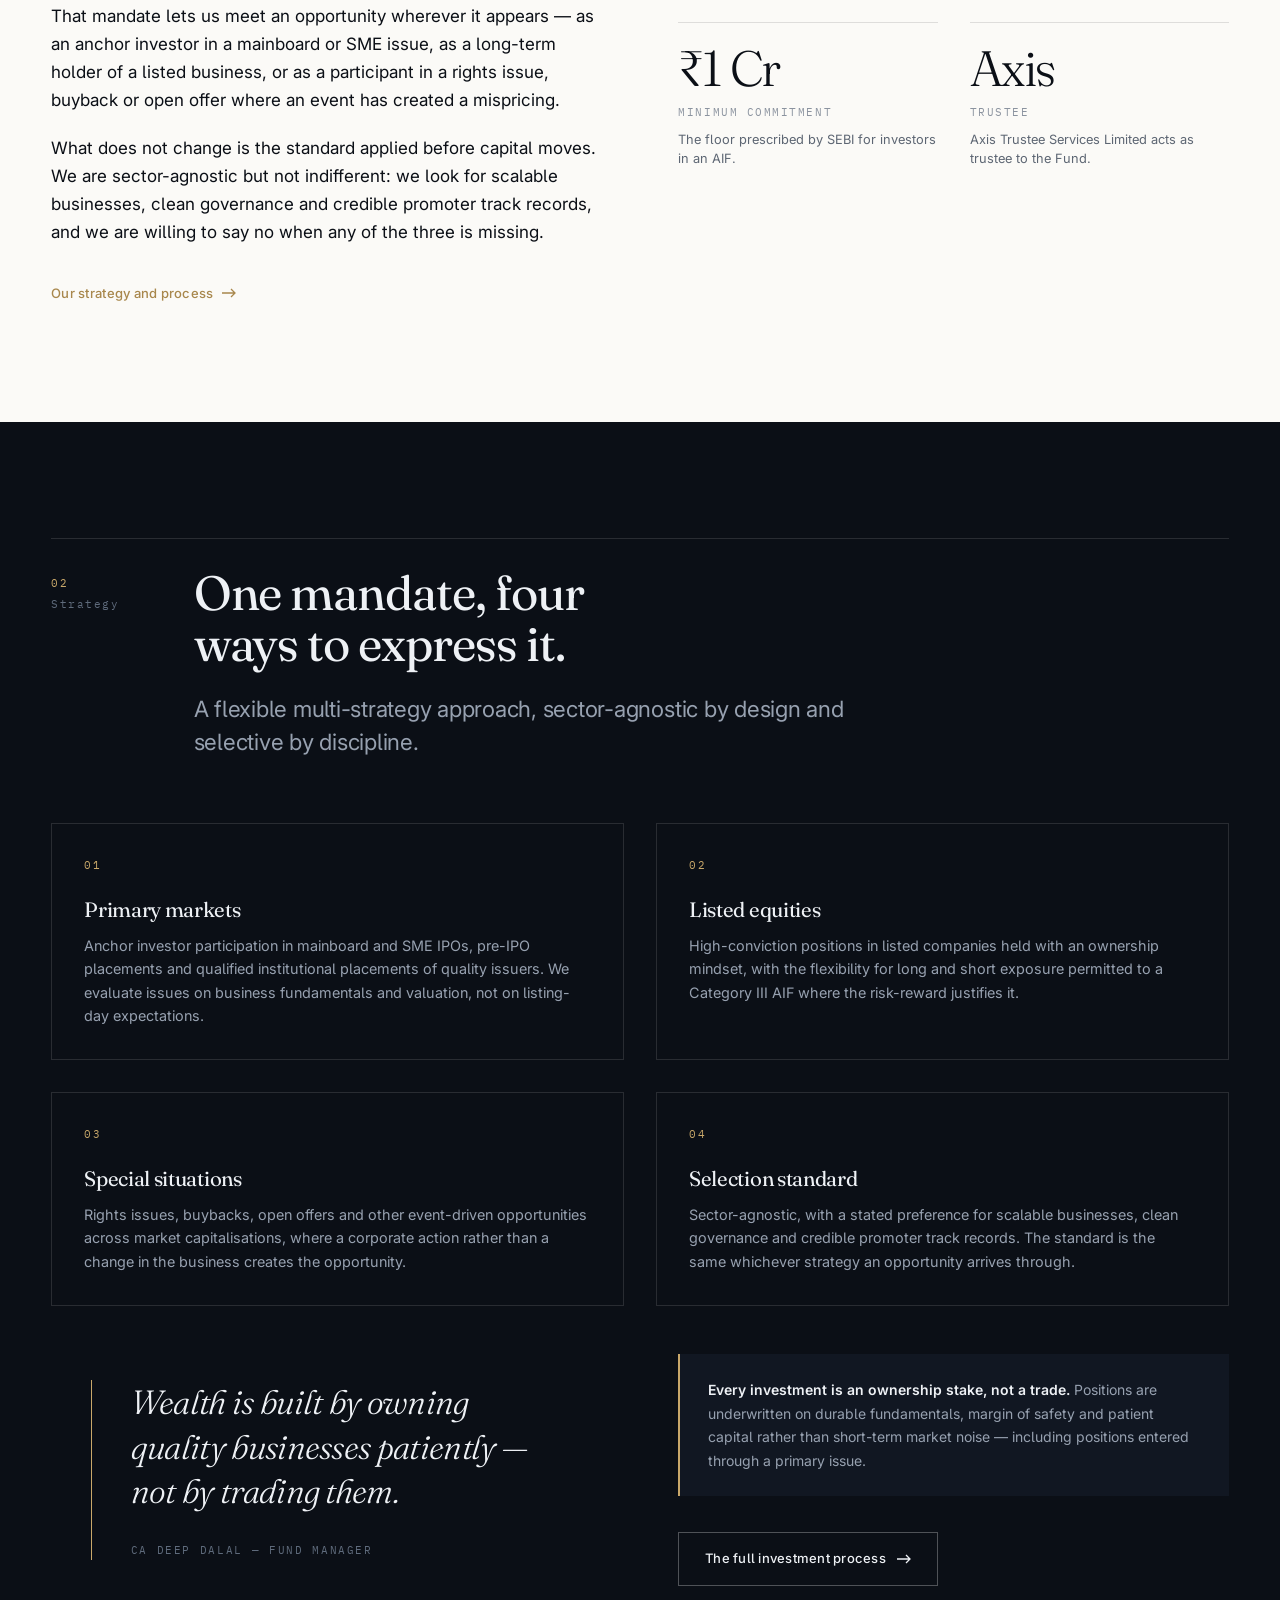
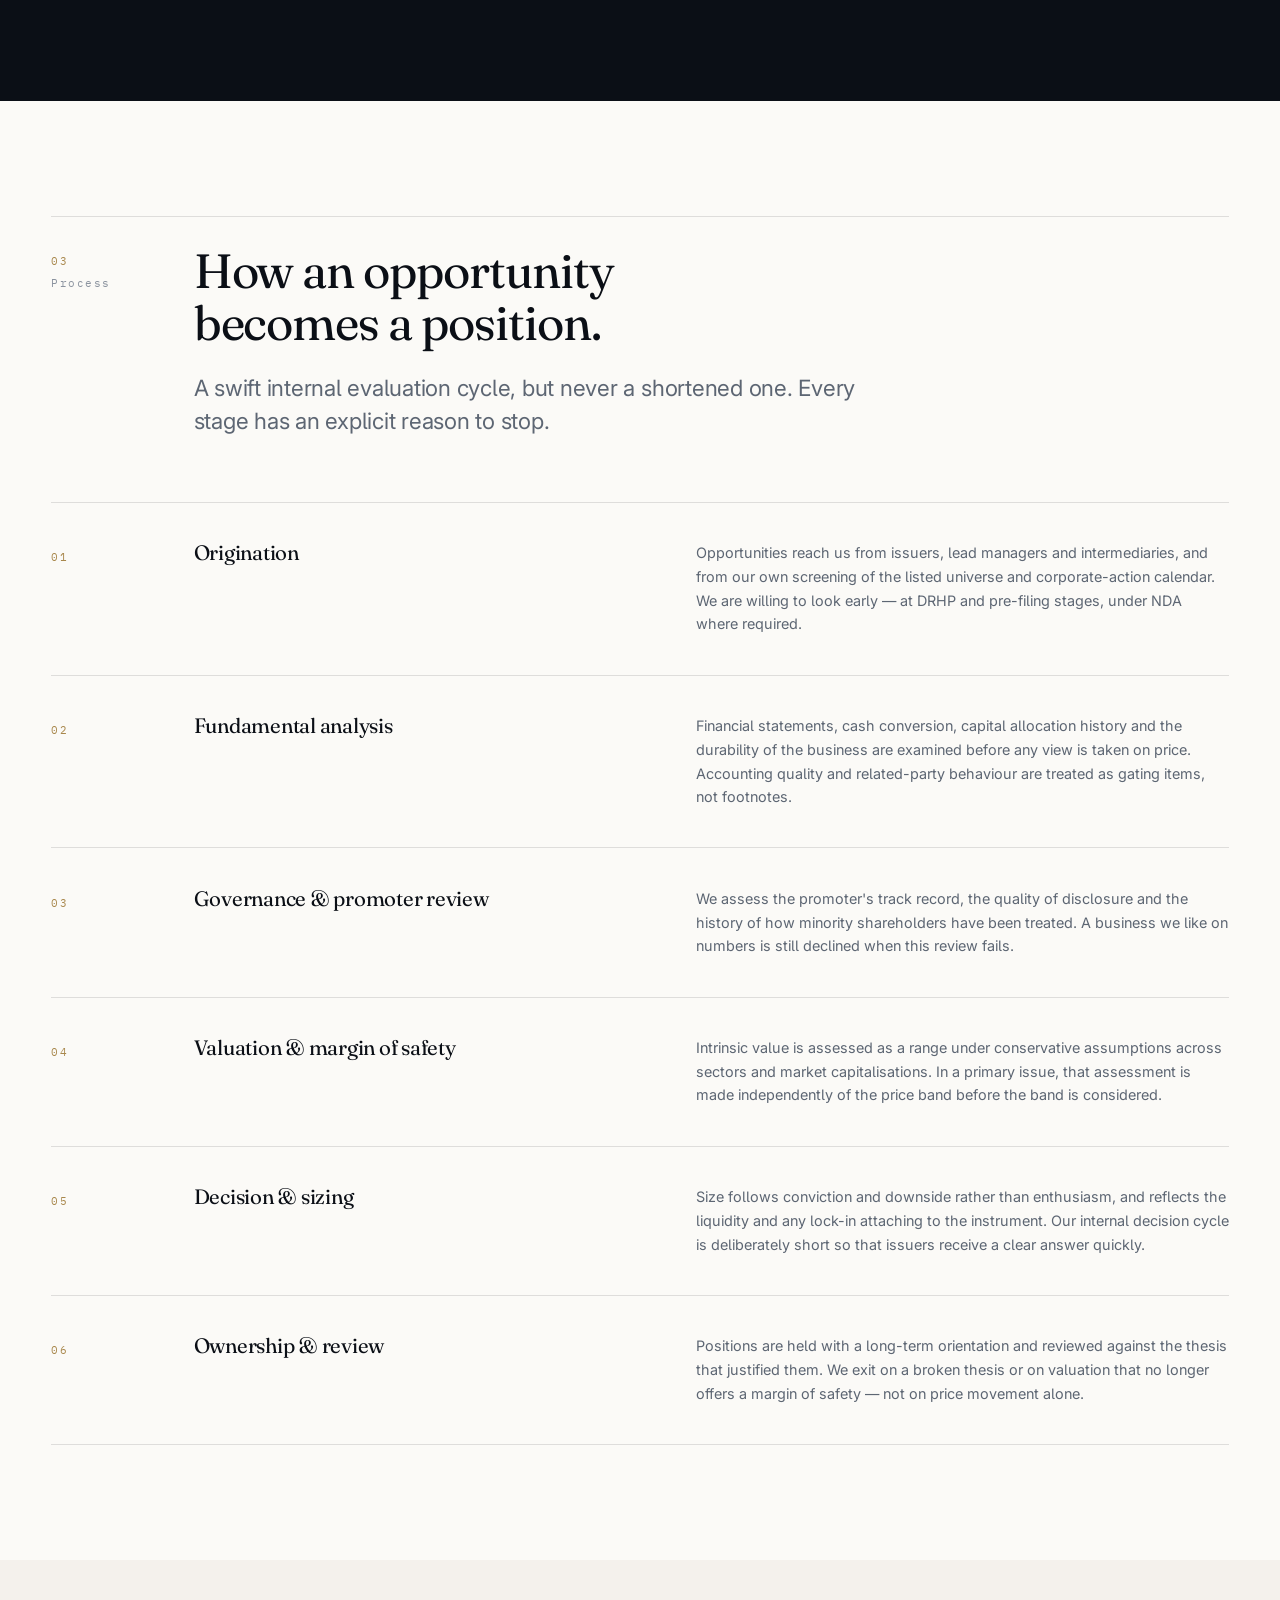
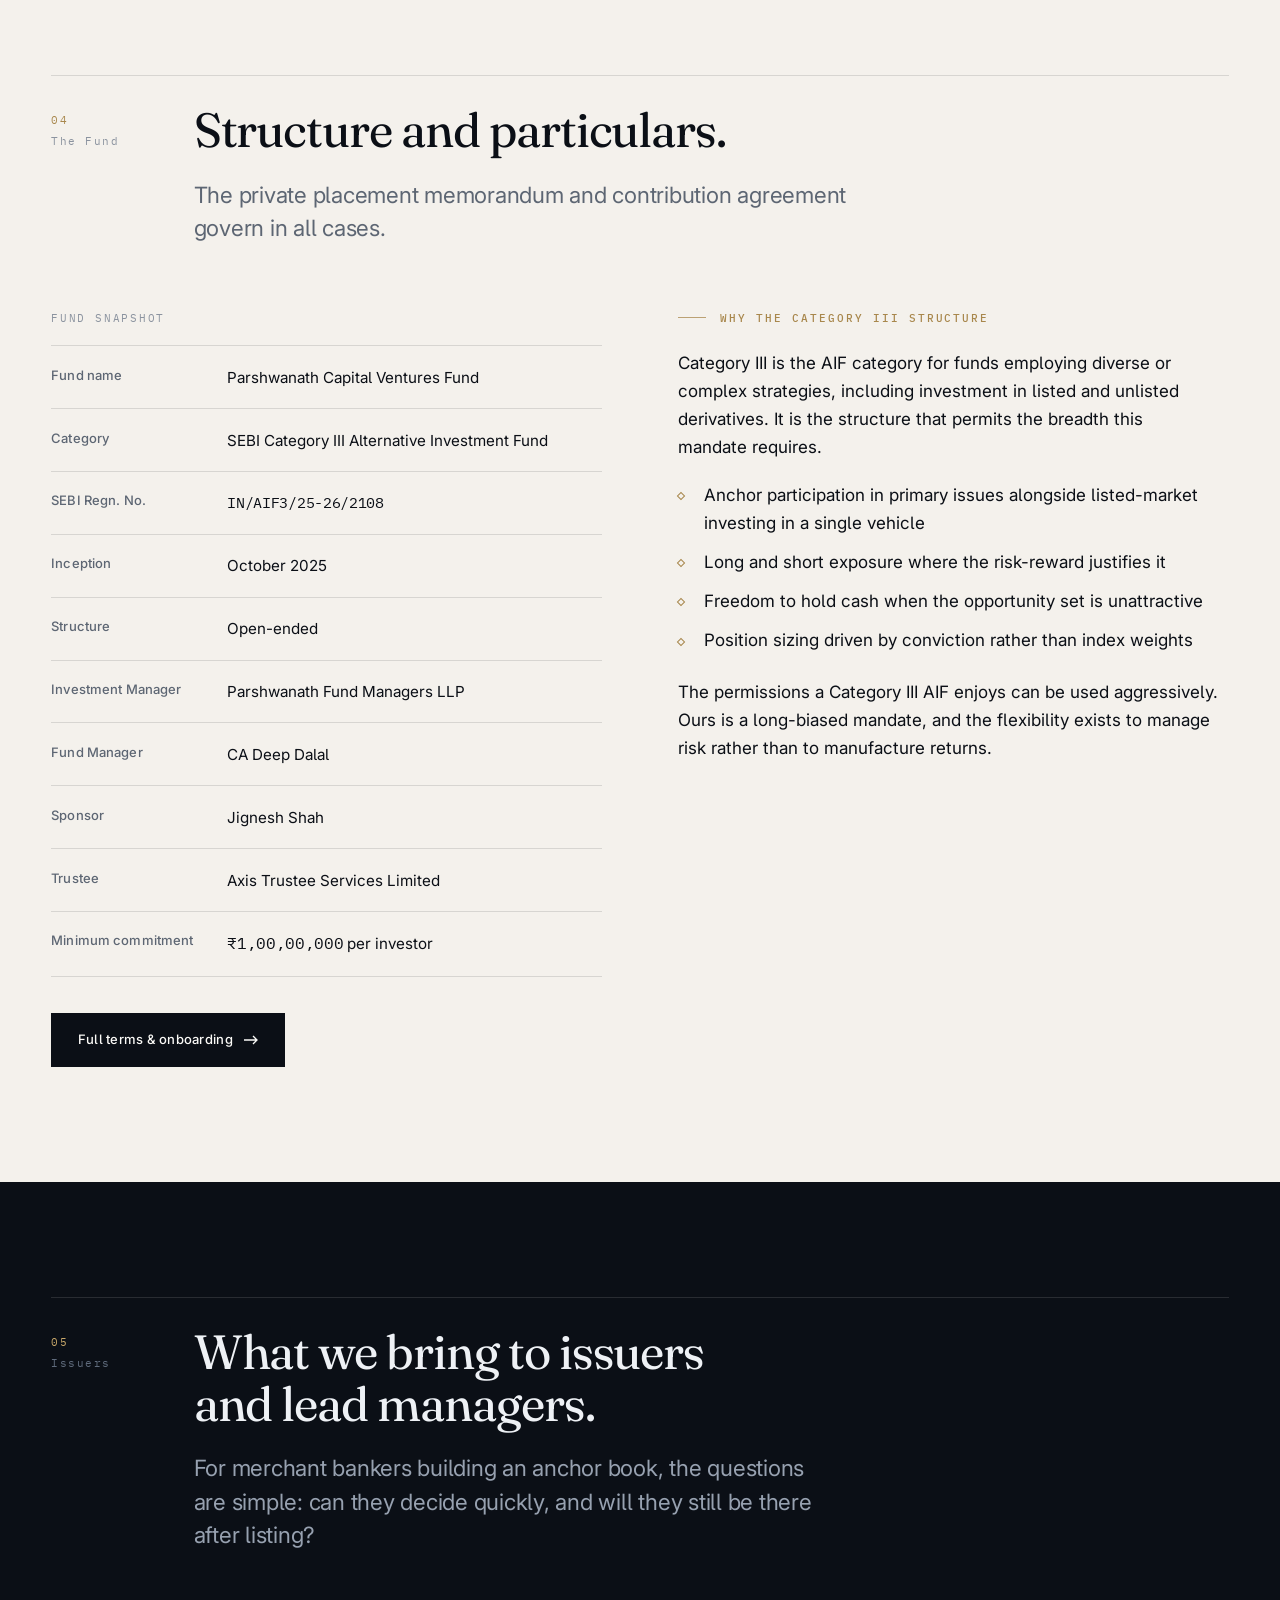
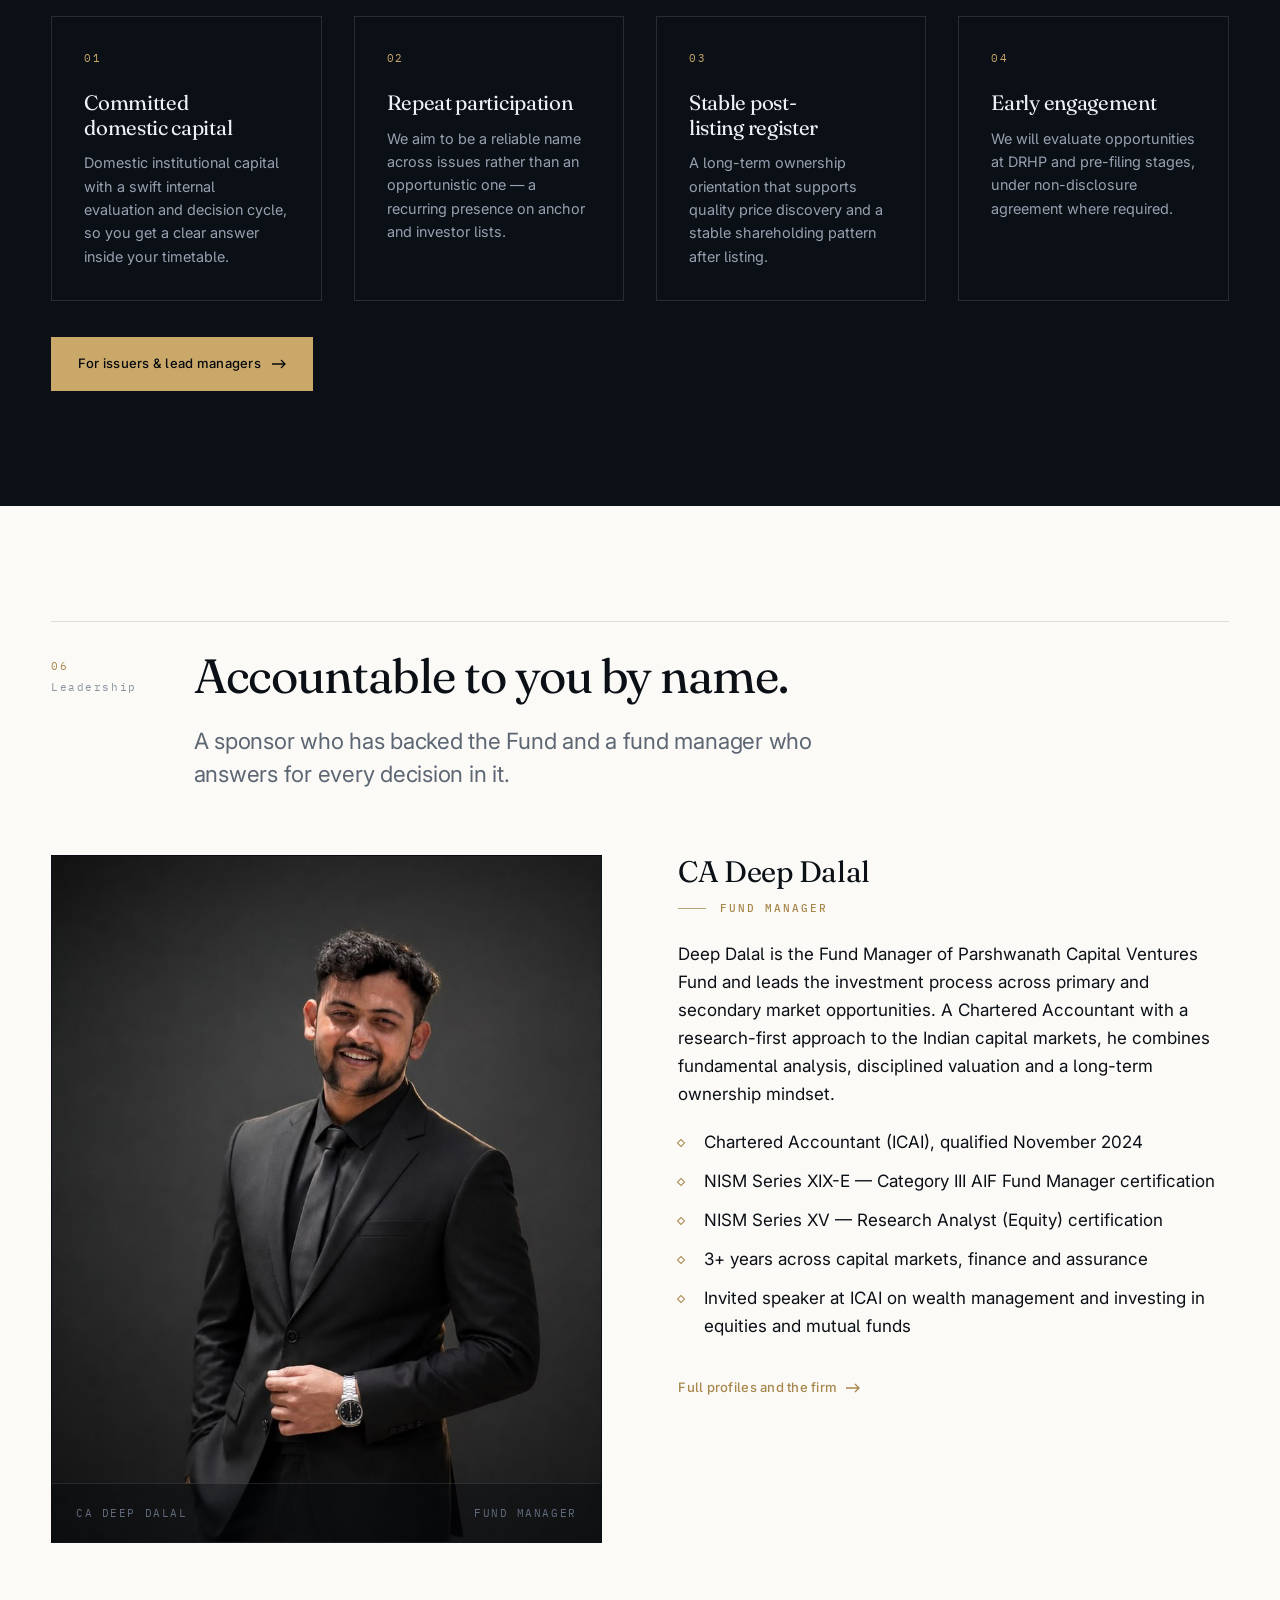
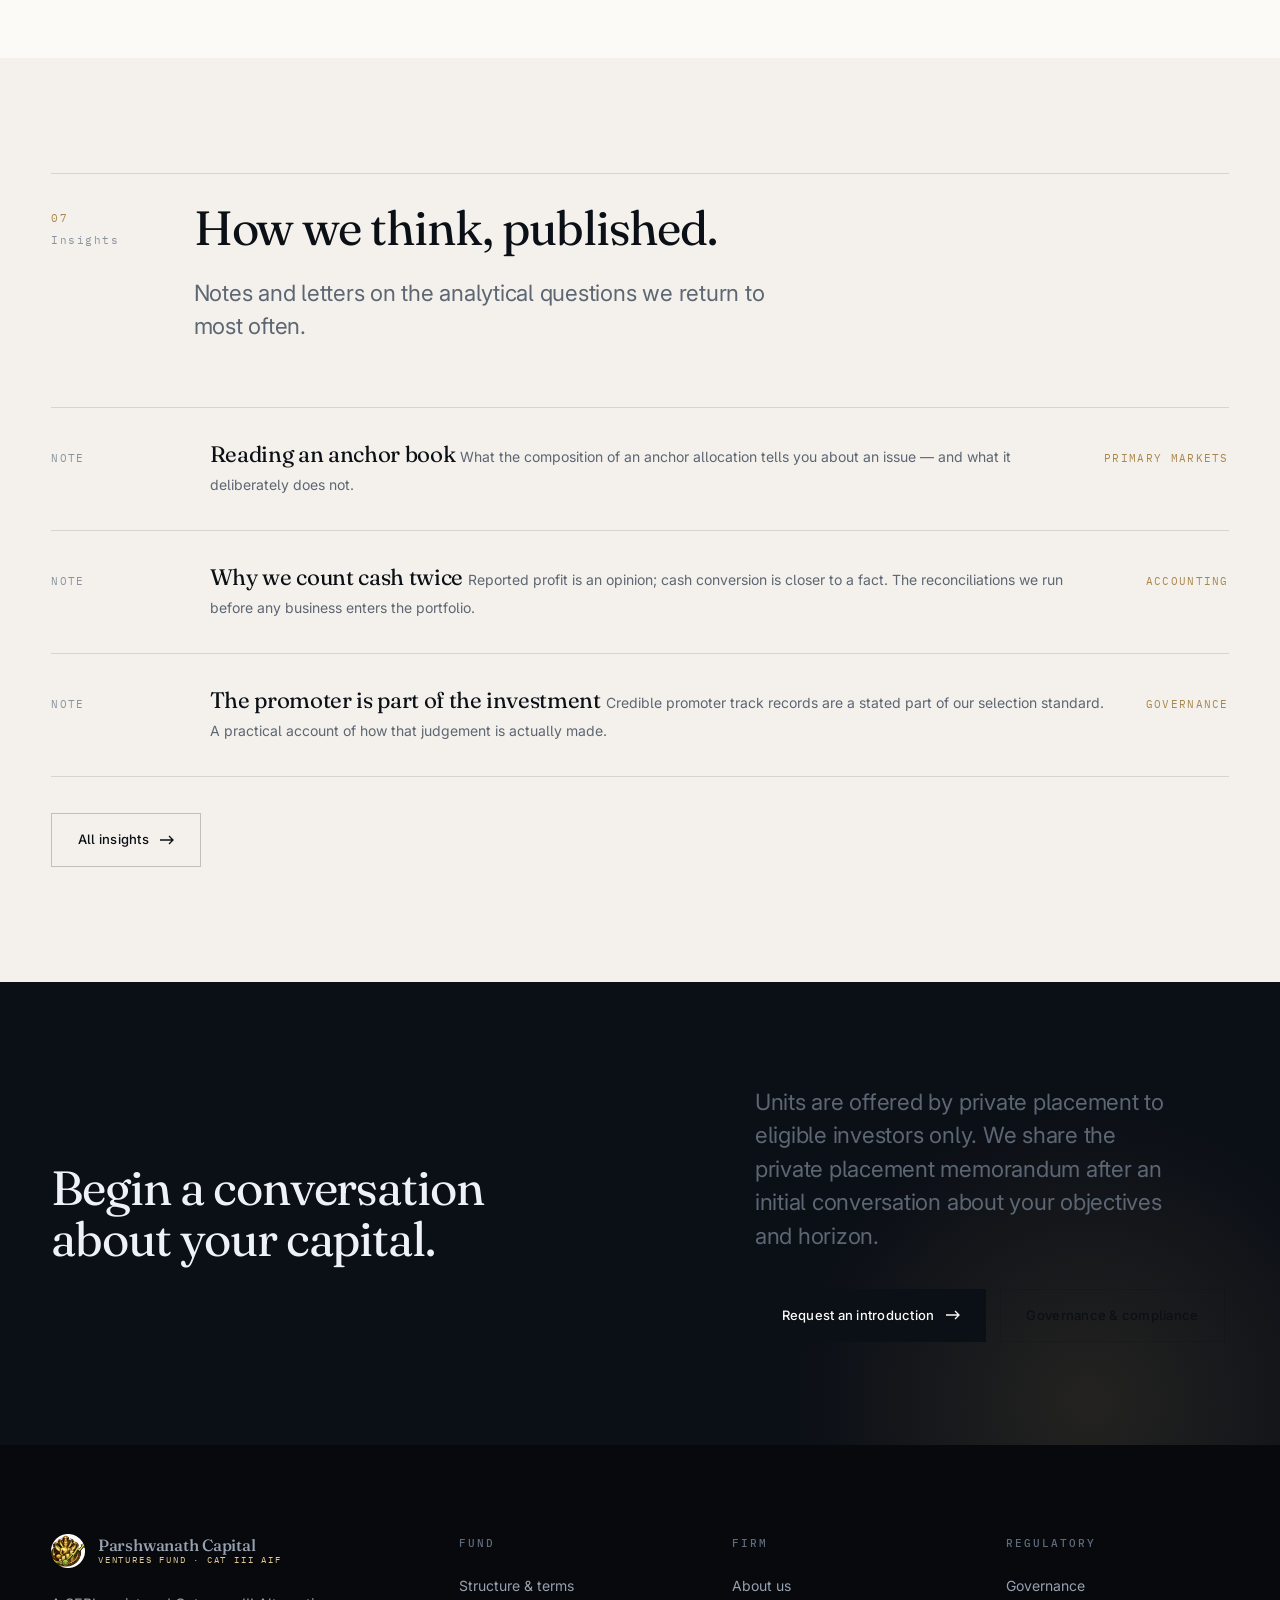
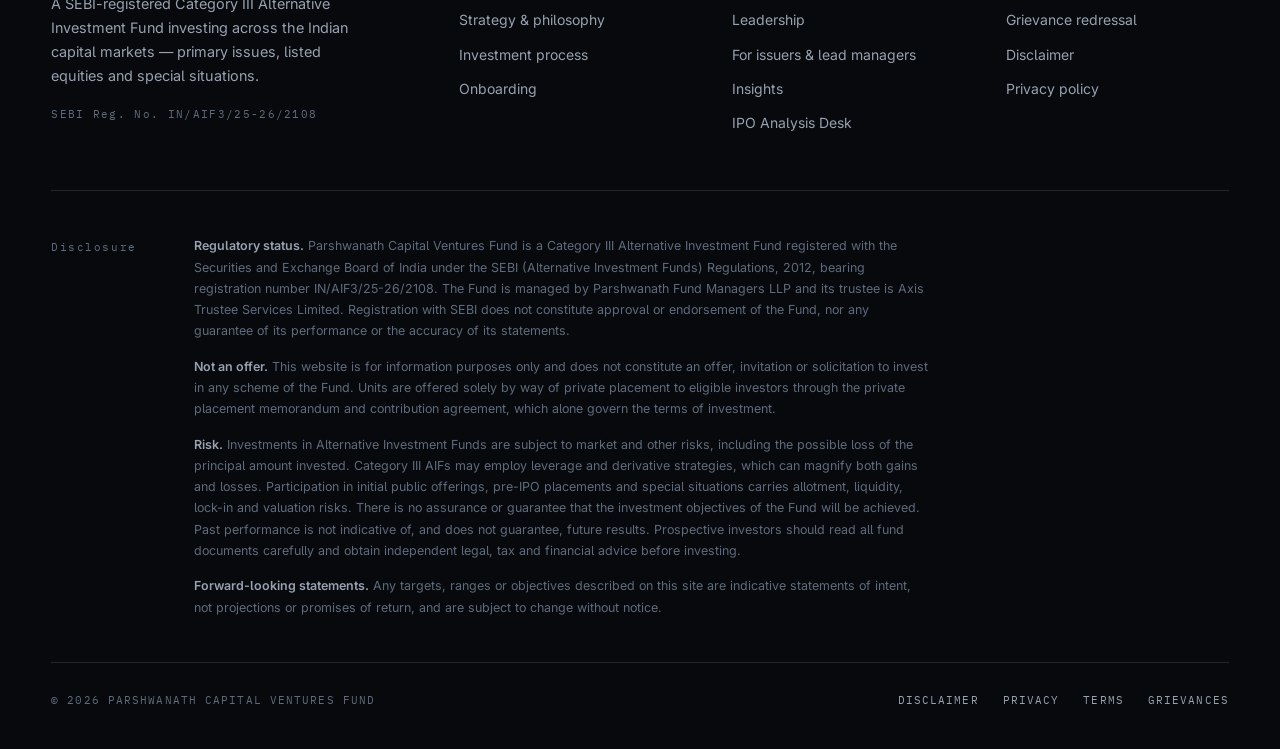
==== commit 94b289a8: "Fund website: restore styling, add portraits and IPO Desk links The pages referenced assets/css, ass" ====
--- a/index.html
+++ b/index.html
@@ -49,6 +49,7 @@
       <a class="nav__link" href="about.html">Firm</a>
       <a class="nav__link" href="governance.html">Governance</a>
       <a class="nav__link" href="insights.html">Insights</a>
+      <a class="nav__link" href="ipo-analysis/">IPO Desk</a>
       <a class="nav__link" href="contact.html">Contact</a>
     </nav>
 
@@ -65,7 +66,8 @@
   <a href="about.html">Firm <span>04</span></a>
   <a href="governance.html">Governance <span>05</span></a>
   <a href="insights.html">Insights <span>06</span></a>
-  <a href="contact.html">Contact <span>07</span></a>
+  <a href="ipo-analysis/">IPO Desk <span>07</span></a>
+  <a href="contact.html">Contact <span>08</span></a>
   <a class="btn" href="contact.html">Request the private placement memorandum <svg class="btn__arrow" width="14" height="10" viewBox="0 0 14 10" fill="none" aria-hidden="true"><path d="M9 1l4 4-4 4M13 5H0" stroke="currentColor" stroke-width="1.3"/></svg></a>
 </div>
 
@@ -569,6 +571,7 @@
           <li><a href="about.html#leadership">Leadership</a></li>
           <li><a href="issuers.html">For issuers &amp; lead managers</a></li>
           <li><a href="insights.html">Insights</a></li>
+          <li><a href="ipo-analysis/">IPO Analysis Desk</a></li>
         </ul>
       </div>
 
--- a/assets/css/main.css
+++ b/assets/css/main.css
@@ -0,0 +1,1212 @@
+/* ==========================================================================
+   Parshwanath Capital Ventures Fund — Design System
+   A SEBI-registered Category III Alternative Investment Fund
+   --------------------------------------------------------------------------
+   00  Tokens
+   01  Reset & base
+   02  Typography
+   03  Layout primitives
+   04  Chrome: progress, nav, footer
+   05  Components
+   06  Hero & signature visuals
+   07  Page-specific blocks
+   08  Motion & utilities
+   09  Responsive
+   ========================================================================== */
+
+/* --------------------------------------------------------------------------
+   00  TOKENS
+   -------------------------------------------------------------------------- */
+:root {
+  /* Ink family — the institutional ground */
+  --ink-900: #07090d;
+  --ink-800: #0b0f16;
+  --ink-700: #111722;
+  --ink-600: #18202d;
+  --ink-500: #232d3d;
+
+  /* Paper family — warm, archival, not clinical white */
+  --paper-100: #fbfaf7;
+  --paper-200: #f4f1ec;
+  --paper-300: #e9e4db;
+  --paper-400: #d8d1c5;
+
+  /* Brass — the single accent. Used sparingly, never decoratively. */
+  --brass-100: #f0e2c4;
+  --brass-200: #e0c894;
+  --brass-300: #c9a86a;
+  --brass-400: #a8874c;
+  --brass-500: #7d6334;
+
+  /* Semantic */
+  --bg: var(--paper-100);
+  --fg: var(--ink-800);
+  --fg-muted: #5d6673;
+  --fg-faint: #8b939f;
+  --rule: rgba(11, 15, 22, 0.12);
+  --rule-strong: rgba(11, 15, 22, 0.22);
+
+  /* On-ink semantics */
+  --on-ink-fg: #eef1f5;
+  --on-ink-muted: #97a1b0;
+  --on-ink-faint: #5f6b7c;
+  --on-ink-rule: rgba(255, 255, 255, 0.12);
+
+  --positive: #4c9a76;
+  --caution: #c07b4a;
+
+  /* Type */
+  --font-display: "Fraunces", "Iowan Old Style", "Palatino Linotype", Palatino, Georgia, serif;
+  --font-body: "Inter", -apple-system, BlinkMacSystemFont, "Segoe UI", Roboto, Helvetica, Arial, sans-serif;
+  --font-mono: "IBM Plex Mono", ui-monospace, SFMono-Regular, Menlo, Consolas, monospace;
+
+  /* Scale — fluid, clamped */
+  --t-display: clamp(2.75rem, 1.2rem + 6.4vw, 6.5rem);
+  --t-h1: clamp(2.25rem, 1.2rem + 4.2vw, 4.25rem);
+  --t-h2: clamp(1.75rem, 1.1rem + 2.6vw, 3rem);
+  --t-h3: clamp(1.3rem, 1.05rem + 1.1vw, 1.85rem);
+  --t-h4: clamp(1.08rem, 1rem + 0.4vw, 1.3rem);
+  --t-body: clamp(1rem, 0.97rem + 0.16vw, 1.0625rem);
+  --t-lead: clamp(1.1rem, 1rem + 0.55vw, 1.4rem);
+  --t-small: 0.875rem;
+  --t-micro: 0.6875rem;
+
+  /* Space */
+  --gutter: clamp(1.25rem, 4vw, 3.5rem);
+  --section-y: clamp(4.5rem, 9vw, 9.5rem);
+  --max: 1320px;
+  --max-prose: 68ch;
+
+  /* Motion */
+  --ease: cubic-bezier(0.22, 1, 0.36, 1);
+  --ease-in-out: cubic-bezier(0.65, 0, 0.35, 1);
+  --dur: 0.6s;
+
+  --nav-h: 76px;
+}
+
+/* --------------------------------------------------------------------------
+   01  RESET & BASE
+   -------------------------------------------------------------------------- */
+*, *::before, *::after { box-sizing: border-box; }
+
+html {
+  -webkit-text-size-adjust: 100%;
+  scroll-behavior: smooth;
+  scroll-padding-top: calc(var(--nav-h) + 24px);
+}
+
+body {
+  margin: 0;
+  background: var(--bg);
+  color: var(--fg);
+  font-family: var(--font-body);
+  font-size: var(--t-body);
+  line-height: 1.65;
+  font-feature-settings: "kern" 1, "liga" 1, "cv05" 1;
+  -webkit-font-smoothing: antialiased;
+  -moz-osx-font-smoothing: grayscale;
+  overflow-x: hidden;
+}
+
+img, svg { display: block; max-width: 100%; }
+button { font: inherit; color: inherit; }
+
+a { color: inherit; text-decoration: none; }
+
+::selection { background: var(--brass-300); color: var(--ink-900); }
+
+:focus-visible {
+  outline: 2px solid var(--brass-400);
+  outline-offset: 3px;
+  border-radius: 2px;
+}
+
+.skip-link {
+  position: absolute;
+  left: 1rem; top: -100px;
+  z-index: 200;
+  background: var(--ink-800);
+  color: var(--on-ink-fg);
+  padding: 0.75rem 1.25rem;
+  font: 500 var(--t-small)/1 var(--font-body);
+  transition: top 0.2s var(--ease);
+}
+.skip-link:focus { top: 1rem; }
+
+/* --------------------------------------------------------------------------
+   02  TYPOGRAPHY
+   -------------------------------------------------------------------------- */
+h1, h2, h3, h4 {
+  font-family: var(--font-display);
+  font-weight: 400;
+  font-variation-settings: "SOFT" 0, "WONK" 1, "opsz" 40;
+  line-height: 1.08;
+  letter-spacing: -0.022em;
+  margin: 0 0 0.6em;
+  text-wrap: balance;
+}
+
+h1 { font-size: var(--t-h1); }
+h2 { font-size: var(--t-h2); }
+h3 { font-size: var(--t-h3); line-height: 1.18; letter-spacing: -0.015em; }
+h4 { font-size: var(--t-h4); font-family: var(--font-body); font-weight: 600; letter-spacing: -0.005em; line-height: 1.35; }
+
+p { margin: 0 0 1.15em; text-wrap: pretty; }
+p:last-child { margin-bottom: 0; }
+
+.display {
+  font-family: var(--font-display);
+  font-size: var(--t-display);
+  font-weight: 300;
+  font-variation-settings: "SOFT" 0, "WONK" 1, "opsz" 144;
+  line-height: 0.98;
+  letter-spacing: -0.035em;
+  margin: 0;
+}
+
+.lead {
+  font-size: var(--t-lead);
+  line-height: 1.5;
+  color: var(--fg-muted);
+  letter-spacing: -0.011em;
+  max-width: 46ch;
+}
+.on-ink .lead { color: var(--on-ink-muted); }
+
+.eyebrow {
+  font-family: var(--font-mono);
+  font-size: var(--t-micro);
+  font-weight: 500;
+  letter-spacing: 0.18em;
+  text-transform: uppercase;
+  color: var(--brass-400);
+  margin: 0 0 1.4rem;
+  display: flex;
+  align-items: center;
+  gap: 0.85rem;
+}
+.eyebrow::before {
+  content: "";
+  width: 1.75rem;
+  height: 1px;
+  background: currentColor;
+  flex: none;
+  opacity: 0.75;
+}
+.on-ink .eyebrow { color: var(--brass-200); }
+
+.serif-italic { font-family: var(--font-display); font-style: italic; font-weight: 300; }
+.brass { color: var(--brass-400); }
+.on-ink .brass { color: var(--brass-200); }
+
+.prose { max-width: var(--max-prose); }
+.prose h3 { margin-top: 2.25em; }
+.prose h3:first-child { margin-top: 0; }
+.prose ul { padding-left: 0; list-style: none; margin: 0 0 1.4em; }
+.prose li {
+  position: relative;
+  padding-left: 1.6rem;
+  margin-bottom: 0.65em;
+}
+.prose li::before {
+  content: "";
+  position: absolute;
+  left: 0; top: 0.72em;
+  width: 6px; height: 6px;
+  border: 1px solid var(--brass-400);
+  transform: rotate(45deg);
+}
+
+.num {
+  font-family: var(--font-mono);
+  font-variant-numeric: tabular-nums;
+  letter-spacing: -0.02em;
+}
+
+/* --------------------------------------------------------------------------
+   03  LAYOUT PRIMITIVES
+   -------------------------------------------------------------------------- */
+.wrap {
+  width: 100%;
+  max-width: var(--max);
+  margin-inline: auto;
+  padding-inline: var(--gutter);
+}
+
+.section { padding-block: var(--section-y); position: relative; }
+.section--tight { padding-block: clamp(3rem, 6vw, 6rem); }
+
+.on-ink {
+  background: var(--ink-800);
+  color: var(--on-ink-fg);
+  --rule: var(--on-ink-rule);
+  --rule-strong: rgba(255, 255, 255, 0.24);
+  --fg-muted: var(--on-ink-muted);
+  --fg-faint: var(--on-ink-faint);
+}
+.on-paper-2 { background: var(--paper-200); }
+
+/* Section header with running index — the editorial spine of the site */
+.sec-head {
+  display: grid;
+  grid-template-columns: 6.5rem minmax(0, 1fr);
+  gap: clamp(1rem, 3vw, 3rem);
+  align-items: start;
+  padding-top: 1.75rem;
+  border-top: 1px solid var(--rule);
+  margin-bottom: clamp(2.5rem, 5vw, 4.5rem);
+}
+.sec-head__idx {
+  font-family: var(--font-mono);
+  font-size: var(--t-micro);
+  letter-spacing: 0.14em;
+  color: var(--fg-faint);
+  padding-top: 0.5rem;
+  line-height: 1.5;
+}
+/* Stacked index: the number leads in brass, the label sits under it. */
+.sec-head__idx span {
+  display: block;
+  color: var(--brass-400);
+  margin-bottom: 0.3rem;
+}
+.on-ink .sec-head__idx span { color: var(--brass-300); }
+.sec-head__body { max-width: 62ch; }
+.sec-head h2 { margin-bottom: 0.45em; }
+.sec-head .lead { max-width: 56ch; }
+
+.grid { display: grid; gap: clamp(1.25rem, 2.5vw, 2rem); }
+.g-2 { grid-template-columns: repeat(2, minmax(0, 1fr)); }
+.g-3 { grid-template-columns: repeat(3, minmax(0, 1fr)); }
+.g-4 { grid-template-columns: repeat(4, minmax(0, 1fr)); }
+
+.split {
+  display: grid;
+  grid-template-columns: minmax(0, 1fr) minmax(0, 1fr);
+  gap: clamp(2rem, 6vw, 6rem);
+  align-items: center;
+}
+.split--top { align-items: start; }
+
+.rule { height: 1px; background: var(--rule); border: 0; margin: 0; }
+
+/* --------------------------------------------------------------------------
+   04  CHROME
+   -------------------------------------------------------------------------- */
+.progress {
+  position: fixed;
+  inset: 0 auto auto 0;
+  height: 2px;
+  width: 100%;
+  transform: scaleX(0);
+  transform-origin: 0 50%;
+  background: linear-gradient(90deg, var(--brass-500), var(--brass-200));
+  z-index: 120;
+  will-change: transform;
+}
+
+.nav {
+  position: fixed;
+  inset: 0 0 auto 0;
+  height: var(--nav-h);
+  z-index: 100;
+  display: flex;
+  align-items: center;
+  transition: background 0.4s var(--ease), border-color 0.4s var(--ease), backdrop-filter 0.4s;
+  border-bottom: 1px solid transparent;
+}
+.nav[data-solid="true"] {
+  background: rgba(7, 9, 13, 0.82);
+  backdrop-filter: saturate(180%) blur(14px);
+  -webkit-backdrop-filter: saturate(180%) blur(14px);
+  border-bottom-color: var(--on-ink-rule);
+}
+.nav__inner {
+  width: 100%;
+  max-width: var(--max);
+  margin-inline: auto;
+  padding-inline: var(--gutter);
+  display: flex;
+  align-items: center;
+  justify-content: space-between;
+  gap: 2rem;
+}
+
+.brand { display: flex; align-items: center; gap: 0.8rem; color: var(--on-ink-fg); }
+
+/* The emblem holds a real logo file layered over the built-in SVG mark. The
+   image is transparent until it fires `load`, so a missing or 404'd logo never
+   shows a broken-image glyph — the SVG simply stays visible. */
+.brand__emblem { position: relative; width: 34px; height: 34px; flex: none; display: block; }
+.brand__emblem img {
+  position: absolute; inset: 0;
+  width: 100%; height: 100%;
+  object-fit: contain;
+  opacity: 0;
+  transition: opacity 0.4s var(--ease);
+}
+.brand__emblem[data-img="ok"] img { opacity: 1; }
+.brand__emblem[data-img="ok"] .brand__mark { opacity: 0; }
+.brand__mark { width: 100%; height: 100%; transition: opacity 0.4s var(--ease); }
+.brand__mark path, .brand__mark rect { transition: stroke 0.3s var(--ease); }
+.brand__text { display: flex; flex-direction: column; line-height: 1.1; }
+.brand__name {
+  font-family: var(--font-display);
+  font-size: 1.02rem;
+  font-weight: 500;
+  letter-spacing: -0.015em;
+  white-space: nowrap;
+}
+.brand__sub {
+  font-family: var(--font-mono);
+  font-size: 0.5625rem;
+  letter-spacing: 0.2em;
+  text-transform: uppercase;
+  color: var(--brass-200);
+  white-space: nowrap;
+}
+
+.nav__links { display: flex; align-items: center; gap: clamp(1rem, 2vw, 2rem); }
+.nav__link {
+  font-size: 0.8125rem;
+  font-weight: 450;
+  letter-spacing: 0.005em;
+  color: var(--on-ink-muted);
+  position: relative;
+  padding-block: 0.5rem;
+  transition: color 0.25s var(--ease);
+  white-space: nowrap;
+}
+.nav__link::after {
+  content: "";
+  position: absolute;
+  left: 0; bottom: 0.15rem;
+  width: 100%; height: 1px;
+  background: var(--brass-300);
+  transform: scaleX(0);
+  transform-origin: 0 50%;
+  transition: transform 0.35s var(--ease);
+}
+.nav__link:hover { color: var(--on-ink-fg); }
+.nav__link:hover::after, .nav__link[aria-current="page"]::after { transform: scaleX(1); }
+.nav__link[aria-current="page"] { color: var(--on-ink-fg); }
+
+.nav__toggle {
+  display: none;
+  background: none;
+  border: 1px solid var(--on-ink-rule);
+  color: var(--on-ink-fg);
+  width: 44px; height: 40px;
+  align-items: center;
+  justify-content: center;
+  cursor: pointer;
+  padding: 0;
+}
+.nav__toggle span {
+  display: block; width: 17px; height: 1px; background: currentColor;
+  position: relative; transition: background 0.2s;
+}
+.nav__toggle span::before, .nav__toggle span::after {
+  content: ""; position: absolute; left: 0; width: 17px; height: 1px; background: currentColor;
+  transition: transform 0.3s var(--ease);
+}
+.nav__toggle span::before { top: -5px; }
+.nav__toggle span::after { top: 5px; }
+.nav__toggle[aria-expanded="true"] span { background: transparent; }
+.nav__toggle[aria-expanded="true"] span::before { transform: translateY(5px) rotate(45deg); }
+.nav__toggle[aria-expanded="true"] span::after { transform: translateY(-5px) rotate(-45deg); }
+
+.nav__drawer {
+  position: fixed;
+  background: rgba(7, 9, 13, 0.97);
+  backdrop-filter: blur(16px);
+  -webkit-backdrop-filter: blur(16px);
+  border-bottom: 1px solid var(--on-ink-rule);
+  padding: 1rem var(--gutter) 2rem;
+  display: none;
+  flex-direction: column;
+  z-index: 99;
+  inset: var(--nav-h) 0 0 0;
+  overflow-y: auto;
+}
+.nav__drawer[data-open="true"] { display: flex; }
+.nav__drawer a {
+  color: var(--on-ink-fg);
+  font-family: var(--font-display);
+  font-size: 1.4rem;
+  padding: 0.85rem 0;
+  border-bottom: 1px solid var(--on-ink-rule);
+  display: flex;
+  justify-content: space-between;
+  align-items: baseline;
+}
+.nav__drawer a span {
+  font-family: var(--font-mono);
+  font-size: var(--t-micro);
+  color: var(--brass-300);
+  letter-spacing: 0.12em;
+}
+/* The drawer's CTA is an <a>, so it needs to win back the button treatment
+   that `.nav__drawer a` would otherwise impose on it. */
+.nav__drawer a.btn {
+  margin-top: 1.75rem;
+  font-family: var(--font-body);
+  font-size: 0.8125rem;
+  font-weight: 500;
+  line-height: 1.4;
+  padding: 1.05rem 1.4rem;
+  background: var(--brass-300);
+  border: 1px solid var(--brass-300);
+  color: var(--ink-900);
+  align-items: center;
+}
+
+/* Footer */
+.footer { background: var(--ink-900); color: var(--on-ink-fg); padding-top: clamp(4rem, 7vw, 6.5rem); }
+.footer a { color: var(--on-ink-muted); transition: color 0.25s var(--ease); }
+.footer a:hover { color: var(--brass-200); }
+
+.footer__top {
+  display: grid;
+  grid-template-columns: minmax(0, 1.6fr) repeat(3, minmax(0, 1fr));
+  gap: clamp(2rem, 4vw, 3.5rem);
+  padding-bottom: 3.5rem;
+  border-bottom: 1px solid var(--on-ink-rule);
+}
+.footer__col h5 {
+  font-family: var(--font-mono);
+  font-size: var(--t-micro);
+  letter-spacing: 0.18em;
+  text-transform: uppercase;
+  color: var(--on-ink-faint);
+  margin: 0 0 1.35rem;
+  font-weight: 500;
+}
+.footer__col ul { list-style: none; margin: 0; padding: 0; display: grid; gap: 0.7rem; }
+.footer__col li { font-size: 0.875rem; }
+.footer__brandline { max-width: 34ch; color: var(--on-ink-muted); font-size: 0.9rem; margin-top: 1.5rem; }
+.footer__regline {
+  font-family: var(--font-mono);
+  font-size: var(--t-micro);
+  letter-spacing: 0.12em;
+  color: var(--on-ink-faint);
+  margin-top: 1.1rem;
+}
+
+.footer__disclaimer {
+  padding-block: 2.75rem;
+  border-bottom: 1px solid var(--on-ink-rule);
+  display: grid;
+  grid-template-columns: 6.5rem minmax(0, 1fr);
+  gap: clamp(1rem, 3vw, 3rem);
+}
+.footer__disclaimer .sec-head__idx { color: var(--on-ink-faint); padding-top: 0.25rem; }
+.footer__disclaimer p {
+  font-size: 0.78rem;
+  line-height: 1.7;
+  color: var(--on-ink-faint);
+  max-width: 92ch;
+}
+.footer__disclaimer strong { color: var(--on-ink-muted); font-weight: 600; }
+
+.footer__base {
+  padding-block: 1.75rem 2.5rem;
+  display: flex;
+  flex-wrap: wrap;
+  gap: 1rem 2rem;
+  justify-content: space-between;
+  align-items: center;
+  font-family: var(--font-mono);
+  font-size: var(--t-micro);
+  letter-spacing: 0.1em;
+  color: var(--on-ink-faint);
+  text-transform: uppercase;
+}
+.footer__base nav { display: flex; gap: 1.5rem; flex-wrap: wrap; }
+
+/* --------------------------------------------------------------------------
+   05  COMPONENTS
+   -------------------------------------------------------------------------- */
+.btn {
+  display: inline-flex;
+  align-items: center;
+  gap: 0.7rem;
+  padding: 0.95rem 1.6rem;
+  font-size: 0.8125rem;
+  font-weight: 500;
+  letter-spacing: 0.02em;
+  border: 1px solid var(--ink-800);
+  background: var(--ink-800);
+  color: var(--paper-100);
+  cursor: pointer;
+  position: relative;
+  overflow: hidden;
+  transition: background 0.3s var(--ease), color 0.3s var(--ease), border-color 0.3s var(--ease);
+}
+.btn__arrow { transition: transform 0.4s var(--ease); flex: none; }
+.btn:hover .btn__arrow { transform: translateX(4px); }
+.btn:hover { background: var(--brass-400); border-color: var(--brass-400); color: var(--ink-900); }
+
+.btn--ghost { background: transparent; color: var(--fg); border-color: var(--rule-strong); }
+.btn--ghost:hover { background: var(--ink-800); color: var(--paper-100); border-color: var(--ink-800); }
+
+.on-ink .btn { background: var(--brass-300); border-color: var(--brass-300); color: var(--ink-900); }
+.on-ink .btn:hover { background: var(--brass-100); border-color: var(--brass-100); }
+.on-ink .btn--ghost { background: transparent; color: var(--on-ink-fg); border-color: rgba(255,255,255,0.28); }
+.on-ink .btn--ghost:hover { background: var(--paper-100); color: var(--ink-900); border-color: var(--paper-100); }
+
+.btn-row { display: flex; flex-wrap: wrap; gap: 0.85rem; margin-top: 2.25rem; }
+
+.link-arrow {
+  display: inline-flex;
+  align-items: center;
+  gap: 0.55rem;
+  font-size: 0.8125rem;
+  font-weight: 500;
+  letter-spacing: 0.02em;
+  color: var(--brass-400);
+  border-bottom: 1px solid transparent;
+  padding-bottom: 2px;
+  transition: border-color 0.3s var(--ease), gap 0.3s var(--ease);
+}
+.link-arrow:hover { border-bottom-color: currentColor; gap: 0.85rem; }
+.on-ink .link-arrow { color: var(--brass-200); }
+
+/* Card — hairline, no shadows. Institutional restraint. */
+.card {
+  position: relative;
+  padding: clamp(1.6rem, 2.5vw, 2.25rem);
+  border: 1px solid var(--rule);
+  background: transparent;
+  transition: border-color 0.4s var(--ease), background 0.4s var(--ease), transform 0.4s var(--ease);
+}
+.card::after {
+  content: "";
+  position: absolute;
+  inset: -1px auto auto -1px;
+  width: 0; height: 1px;
+  background: var(--brass-300);
+  transition: width 0.5s var(--ease);
+}
+.card:hover { border-color: var(--rule-strong); transform: translateY(-3px); }
+.card:hover::after { width: calc(100% + 2px); }
+.card__idx {
+  font-family: var(--font-mono);
+  font-size: var(--t-micro);
+  letter-spacing: 0.14em;
+  color: var(--brass-400);
+  display: block;
+  margin-bottom: 1.5rem;
+}
+.on-ink .card__idx { color: var(--brass-300); }
+.card h3 { font-size: var(--t-h4); font-family: var(--font-display); font-weight: 400; margin-bottom: 0.7rem; letter-spacing: -0.015em; }
+.card p { font-size: 0.9rem; color: var(--fg-muted); line-height: 1.62; }
+
+/* Stat */
+.stat { border-top: 1px solid var(--rule); padding-top: 1.35rem; }
+.stat__val {
+  font-family: var(--font-display);
+  font-size: clamp(2rem, 1.2rem + 2.4vw, 3.1rem);
+  font-weight: 300;
+  line-height: 1;
+  letter-spacing: -0.03em;
+  font-variant-numeric: tabular-nums;
+  margin-bottom: 0.6rem;
+  display: block;
+}
+.stat__label {
+  font-family: var(--font-mono);
+  font-size: var(--t-micro);
+  letter-spacing: 0.14em;
+  text-transform: uppercase;
+  color: var(--fg-faint);
+  display: block;
+  margin-bottom: 0.5rem;
+}
+.stat__note { font-size: 0.8rem; color: var(--fg-muted); line-height: 1.55; }
+
+/* Definition table — fund terms */
+.terms { width: 100%; border-collapse: collapse; }
+.terms caption {
+  text-align: left;
+  font-family: var(--font-mono);
+  font-size: var(--t-micro);
+  letter-spacing: 0.16em;
+  text-transform: uppercase;
+  color: var(--fg-faint);
+  padding-bottom: 1.15rem;
+}
+.terms tr { border-top: 1px solid var(--rule); }
+.terms tr:last-child { border-bottom: 1px solid var(--rule); }
+.terms th, .terms td { text-align: left; padding: 1.15rem 1.25rem 1.15rem 0; vertical-align: top; }
+.terms th {
+  font-weight: 500;
+  font-size: 0.8125rem;
+  letter-spacing: 0.01em;
+  color: var(--fg-muted);
+  width: 32%;
+  font-family: var(--font-body);
+}
+.terms td { font-size: 0.95rem; }
+.terms td .num { font-size: 1.02rem; }
+.table-scroll { overflow-x: auto; -webkit-overflow-scrolling: touch; }
+
+/* Accordion */
+.acc { border-top: 1px solid var(--rule); }
+.acc__item { border-bottom: 1px solid var(--rule); }
+.acc__btn {
+  width: 100%;
+  background: none;
+  border: 0;
+  padding: 1.5rem 3rem 1.5rem 0;
+  text-align: left;
+  cursor: pointer;
+  position: relative;
+  font-family: var(--font-display);
+  font-size: clamp(1.05rem, 0.98rem + 0.35vw, 1.25rem);
+  font-weight: 400;
+  letter-spacing: -0.012em;
+  line-height: 1.35;
+  transition: color 0.25s var(--ease);
+}
+.acc__btn:hover { color: var(--brass-400); }
+.acc__btn::before, .acc__btn::after {
+  content: "";
+  position: absolute;
+  right: 4px; top: 50%;
+  background: var(--brass-400);
+  transition: transform 0.35s var(--ease), opacity 0.35s var(--ease);
+}
+.acc__btn::before { width: 13px; height: 1px; transform: translateY(-50%); }
+.acc__btn::after { width: 1px; height: 13px; right: 10px; transform: translateY(-50%); }
+.acc__btn[aria-expanded="true"]::after { transform: translateY(-50%) rotate(90deg); opacity: 0; }
+.acc__panel {
+  display: grid;
+  grid-template-rows: 0fr;
+  transition: grid-template-rows 0.45s var(--ease);
+}
+.acc__panel[data-open="true"] { grid-template-rows: 1fr; }
+.acc__panel > div { overflow: hidden; }
+.acc__panel p, .acc__panel ul {
+  max-width: 74ch;
+  font-size: 0.925rem;
+  color: var(--fg-muted);
+  line-height: 1.7;
+}
+.acc__panel > div > :first-child { padding-top: 0.15rem; }
+.acc__panel > div > :last-child { padding-bottom: 1.85rem; }
+
+/* Pill / tag */
+.tag {
+  display: inline-block;
+  font-family: var(--font-mono);
+  font-size: var(--t-micro);
+  letter-spacing: 0.13em;
+  text-transform: uppercase;
+  color: var(--fg-faint);
+  border: 1px solid var(--rule);
+  padding: 0.35rem 0.7rem;
+}
+
+/* Notice band — compliance callouts */
+.notice {
+  border-left: 2px solid var(--brass-300);
+  background: var(--paper-200);
+  padding: 1.5rem 1.75rem;
+  font-size: 0.875rem;
+  line-height: 1.68;
+  color: var(--fg-muted);
+}
+.on-ink .notice { background: var(--ink-700); color: var(--on-ink-muted); }
+.notice strong { color: var(--fg); font-weight: 600; }
+.on-ink .notice strong { color: var(--on-ink-fg); }
+
+/* Marquee of principles */
+.marquee {
+  border-block: 1px solid var(--rule);
+  padding-block: 1.15rem;
+  overflow: hidden;
+  --marquee-dur: 44s;
+}
+.marquee__track {
+  display: flex;
+  width: max-content;
+  animation: marquee var(--marquee-dur) linear infinite;
+}
+.marquee:hover .marquee__track { animation-play-state: paused; }
+.marquee__item {
+  display: flex;
+  align-items: center;
+  gap: 2.5rem;
+  padding-right: 2.5rem;
+  font-family: var(--font-mono);
+  font-size: var(--t-micro);
+  letter-spacing: 0.2em;
+  text-transform: uppercase;
+  color: var(--fg-faint);
+  white-space: nowrap;
+}
+.marquee__item::after { content: "◆"; color: var(--brass-300); font-size: 0.5rem; letter-spacing: 0; }
+@keyframes marquee { to { transform: translateX(-50%); } }
+
+/* Process rail */
+.rail { display: grid; gap: 0; counter-reset: step; }
+.rail__item {
+  display: grid;
+  grid-template-columns: 6.5rem minmax(0, 1fr) minmax(0, 1.15fr);
+  gap: clamp(1rem, 3vw, 3rem);
+  padding-block: clamp(1.75rem, 3vw, 2.5rem);
+  border-top: 1px solid var(--rule);
+  align-items: start;
+  transition: background 0.4s var(--ease);
+}
+.rail__item:last-child { border-bottom: 1px solid var(--rule); }
+.rail__num {
+  font-family: var(--font-mono);
+  font-size: var(--t-micro);
+  letter-spacing: 0.14em;
+  color: var(--brass-400);
+  padding-top: 0.45rem;
+}
+.rail__item h3 { font-size: var(--t-h4); font-family: var(--font-display); font-weight: 400; margin: 0; letter-spacing: -0.012em; }
+.rail__item p { font-size: 0.9rem; color: var(--fg-muted); line-height: 1.65; margin: 0; }
+
+/* Quote */
+.quote { border-left: 1px solid var(--brass-300); padding-left: clamp(1.5rem, 3vw, 2.5rem); }
+.quote blockquote {
+  margin: 0;
+  font-family: var(--font-display);
+  font-size: clamp(1.35rem, 1rem + 1.6vw, 2.1rem);
+  font-weight: 300;
+  font-style: italic;
+  line-height: 1.32;
+  letter-spacing: -0.02em;
+}
+.quote figcaption {
+  margin-top: 1.75rem;
+  font-family: var(--font-mono);
+  font-size: var(--t-micro);
+  letter-spacing: 0.15em;
+  text-transform: uppercase;
+  color: var(--fg-faint);
+}
+
+/* Forms */
+/* align-content:start keeps side-by-side fields aligned when one of them
+   reveals an inline error and the other does not. */
+.field { display: grid; align-content: start; gap: 0.55rem; margin-bottom: 1.35rem; }
+.field label {
+  font-family: var(--font-mono);
+  font-size: var(--t-micro);
+  letter-spacing: 0.14em;
+  text-transform: uppercase;
+  color: var(--fg-faint);
+}
+.field .req { color: var(--brass-400); }
+.field input, .field select, .field textarea {
+  font-family: var(--font-body);
+  font-size: 0.95rem;
+  color: var(--fg);
+  background: transparent;
+  border: 0;
+  border-bottom: 1px solid var(--rule-strong);
+  padding: 0.75rem 0;
+  border-radius: 0;
+  transition: border-color 0.3s var(--ease);
+  width: 100%;
+}
+.field select { appearance: none; cursor: pointer; background-image: linear-gradient(45deg, transparent 50%, var(--fg-muted) 50%), linear-gradient(135deg, var(--fg-muted) 50%, transparent 50%); background-position: calc(100% - 12px) 55%, calc(100% - 7px) 55%; background-size: 5px 5px, 5px 5px; background-repeat: no-repeat; padding-right: 2rem; }
+.field textarea { resize: vertical; min-height: 120px; }
+.field input:focus, .field select:focus, .field textarea:focus { outline: 0; border-bottom-color: var(--brass-400); }
+.field input::placeholder, .field textarea::placeholder { color: var(--fg-faint); opacity: 0.7; }
+.field[data-invalid="true"] input, .field[data-invalid="true"] select, .field[data-invalid="true"] textarea { border-bottom-color: var(--caution); }
+.field__err { font-size: 0.75rem; color: var(--caution); display: none; }
+.field[data-invalid="true"] .field__err { display: block; }
+
+.check {
+  display: grid;
+  grid-template-columns: auto minmax(0, 1fr);
+  gap: 0.85rem;
+  align-items: start;
+  font-size: 0.8rem;
+  line-height: 1.6;
+  color: var(--fg-muted);
+  margin-bottom: 1.75rem;
+}
+.check input { width: 16px; height: 16px; margin-top: 0.2rem; accent-color: var(--brass-400); }
+.check a { border-bottom: 1px solid var(--rule-strong); }
+.check[data-invalid="true"] { color: var(--caution); }
+.check[data-invalid="true"] input { outline: 1px solid var(--caution); outline-offset: 2px; }
+
+.form-status { font-size: 0.85rem; margin-top: 1.25rem; display: none; }
+.form-status[data-state="ok"] { display: block; color: var(--positive); }
+.form-status[data-state="err"] { display: block; color: var(--caution); }
+
+/* --------------------------------------------------------------------------
+   06  HERO & SIGNATURE VISUALS
+   -------------------------------------------------------------------------- */
+.hero {
+  position: relative;
+  background: var(--ink-900);
+  color: var(--on-ink-fg);
+  min-height: min(100svh, 900px);
+  display: flex;
+  align-items: flex-end;
+  padding-top: calc(var(--nav-h) + clamp(3rem, 8vh, 7rem));
+  padding-bottom: clamp(2.5rem, 6vh, 5rem);
+  overflow: hidden;
+  --rule: var(--on-ink-rule);
+  --fg-muted: var(--on-ink-muted);
+  --fg-faint: var(--on-ink-faint);
+}
+
+/* Layered ground: grid + radial bloom + the compounding curve */
+.hero__grid {
+  position: absolute; inset: 0;
+  background-image:
+    linear-gradient(to right, rgba(255,255,255,0.045) 1px, transparent 1px),
+    linear-gradient(to bottom, rgba(255,255,255,0.045) 1px, transparent 1px);
+  background-size: clamp(48px, 7vw, 96px) clamp(48px, 7vw, 96px);
+  mask-image: radial-gradient(ellipse 90% 80% at 70% 15%, #000 5%, transparent 72%);
+  -webkit-mask-image: radial-gradient(ellipse 90% 80% at 70% 15%, #000 5%, transparent 72%);
+  pointer-events: none;
+}
+.hero__bloom {
+  position: absolute;
+  inset: -30% -10% auto auto;
+  width: min(70vw, 900px);
+  aspect-ratio: 1;
+  background: radial-gradient(circle at 50% 50%, rgba(201,168,106,0.16), rgba(201,168,106,0.04) 42%, transparent 68%);
+  pointer-events: none;
+  filter: blur(6px);
+}
+.hero__curve {
+  position: absolute;
+  inset: auto 0 0 0;
+  width: 100%;
+  height: min(62%, 560px);
+  pointer-events: none;
+  opacity: 0.9;
+  /* Fade the curve out across the left third, where the headline and lead sit,
+     so the motif reads as ground rather than crossing the type. */
+  -webkit-mask-image: linear-gradient(90deg, transparent 4%, rgba(0,0,0,0.22) 32%, #000 68%);
+  mask-image: linear-gradient(90deg, transparent 4%, rgba(0,0,0,0.22) 32%, #000 68%);
+}
+.hero__inner { position: relative; z-index: 2; width: 100%; }
+
+.hero__eyebrow {
+  display: inline-flex;
+  align-items: center;
+  gap: 0.8rem;
+  font-family: var(--font-mono);
+  font-size: var(--t-micro);
+  letter-spacing: 0.17em;
+  text-transform: uppercase;
+  color: var(--brass-200);
+  border: 1px solid rgba(201,168,106,0.32);
+  padding: 0.5rem 0.95rem;
+  margin-bottom: clamp(1.75rem, 4vw, 2.75rem);
+}
+.hero__eyebrow .dot {
+  width: 5px; height: 5px; border-radius: 50%;
+  background: var(--brass-200);
+  box-shadow: 0 0 0 0 rgba(224,200,148,0.7);
+  animation: pulse 2.6s var(--ease-in-out) infinite;
+  flex: none;
+}
+@keyframes pulse {
+  0% { box-shadow: 0 0 0 0 rgba(224,200,148,0.55); }
+  70% { box-shadow: 0 0 0 9px rgba(224,200,148,0); }
+  100% { box-shadow: 0 0 0 0 rgba(224,200,148,0); }
+}
+
+.hero__title { max-width: 17ch; }
+.hero__title .line { display: block; }
+.hero__title .line > span { display: block; }
+
+.hero__foot {
+  display: grid;
+  grid-template-columns: minmax(0, 1fr) minmax(0, 1fr);
+  gap: clamp(2rem, 5vw, 5rem);
+  align-items: end;
+  margin-top: clamp(2.5rem, 5vw, 4rem);
+  padding-top: clamp(2rem, 3vw, 2.75rem);
+  border-top: 1px solid var(--on-ink-rule);
+}
+.hero__meta { display: flex; flex-wrap: wrap; gap: 2.5rem 3.5rem; }
+.hero__meta > div { min-width: 0; }
+.hero__meta dt {
+  font-family: var(--font-mono);
+  font-size: var(--t-micro);
+  letter-spacing: 0.15em;
+  text-transform: uppercase;
+  color: var(--on-ink-faint);
+  margin-bottom: 0.6rem;
+}
+.hero__meta dd {
+  margin: 0;
+  font-family: var(--font-display);
+  font-size: 1.35rem;
+  font-weight: 400;
+  letter-spacing: -0.02em;
+  font-variant-numeric: tabular-nums;
+}
+
+/* Curve drawing animation */
+.curve__line {
+  fill: none;
+  stroke: url(#curveStroke);
+  stroke-width: 1.75;
+  stroke-linecap: round;
+  stroke-dasharray: 2400;
+  stroke-dashoffset: 2400;
+  animation: draw 3s var(--ease) 0.35s forwards;
+}
+.curve__area { opacity: 0; animation: fadeIn 2s var(--ease) 1.5s forwards; }
+.curve__dot { opacity: 0; animation: fadeIn 0.8s var(--ease) 3s forwards; }
+.curve__dot circle:first-child { animation: haloPulse 3s var(--ease-in-out) 3.2s infinite; transform-origin: center; }
+@keyframes draw { to { stroke-dashoffset: 0; } }
+@keyframes fadeIn { to { opacity: 1; } }
+@keyframes haloPulse {
+  0%, 100% { opacity: 0.35; r: 7; }
+  50% { opacity: 0.05; r: 14; }
+}
+
+/* Page header (interior pages) */
+.pagehead {
+  background: var(--ink-900);
+  color: var(--on-ink-fg);
+  padding-top: calc(var(--nav-h) + clamp(4rem, 9vh, 8rem));
+  padding-bottom: clamp(3.5rem, 7vh, 6.5rem);
+  position: relative;
+  overflow: hidden;
+  --rule: var(--on-ink-rule);
+  --fg-muted: var(--on-ink-muted);
+  --fg-faint: var(--on-ink-faint);
+}
+.pagehead__inner { position: relative; z-index: 2; }
+.pagehead h1 { max-width: 20ch; margin-bottom: 0; }
+.pagehead .lead { margin-top: 1.75rem; max-width: 54ch; }
+.pagehead__crumbs {
+  font-family: var(--font-mono);
+  font-size: var(--t-micro);
+  letter-spacing: 0.15em;
+  text-transform: uppercase;
+  color: var(--on-ink-faint);
+  margin-bottom: 2rem;
+  display: flex;
+  gap: 0.7rem;
+}
+.pagehead__crumbs a:hover { color: var(--brass-200); }
+
+/* Allocation bars */
+.alloc { display: grid; gap: 1.5rem; }
+.alloc__row { display: grid; gap: 0.6rem; }
+.alloc__head { display: flex; justify-content: space-between; align-items: baseline; gap: 1rem; }
+.alloc__name { font-size: 0.9rem; font-weight: 500; }
+.alloc__pct { font-family: var(--font-mono); font-size: 0.8rem; color: var(--brass-400); font-variant-numeric: tabular-nums; }
+.on-ink .alloc__pct { color: var(--brass-200); }
+.alloc__track { height: 4px; background: var(--rule); position: relative; overflow: hidden; }
+.alloc__fill {
+  /* inset:0 (not `0 auto 0 0`) — the element must span the track so that
+     scaleX() has a full width to scale down from. */
+  position: absolute; inset: 0;
+  background: linear-gradient(90deg, var(--brass-400), var(--brass-200));
+  transform: scaleX(0);
+  transform-origin: 0 50%;
+  transition: transform 1.4s var(--ease);
+}
+.is-visible .alloc__fill { transform: scaleX(var(--w, 0)); }
+.alloc__note { font-size: 0.78rem; color: var(--fg-faint); }
+
+/* Insight cards */
+.insight {
+  display: grid;
+  grid-template-columns: 7.5rem minmax(0, 1fr) auto;
+  gap: clamp(1rem, 3vw, 2.5rem);
+  align-items: baseline;
+  padding-block: clamp(1.5rem, 2.5vw, 2rem);
+  border-top: 1px solid var(--rule);
+  transition: padding-left 0.4s var(--ease);
+}
+.insight:last-child { border-bottom: 1px solid var(--rule); }
+.insight:hover { padding-left: 0.75rem; }
+.insight__date { font-family: var(--font-mono); font-size: var(--t-micro); letter-spacing: 0.12em; color: var(--fg-faint); text-transform: uppercase; }
+.insight__title { font-family: var(--font-display); font-size: clamp(1.1rem, 1rem + 0.5vw, 1.4rem); font-weight: 400; letter-spacing: -0.015em; margin: 0 0 0.5rem; line-height: 1.3; }
+.insight__desc { font-size: 0.875rem; color: var(--fg-muted); margin: 0; max-width: 62ch; }
+.insight__tag { font-family: var(--font-mono); font-size: var(--t-micro); letter-spacing: 0.12em; text-transform: uppercase; color: var(--brass-400); white-space: nowrap; }
+
+/* CTA band */
+.cta {
+  background: var(--ink-800);
+  color: var(--on-ink-fg);
+  padding-block: clamp(4rem, 8vw, 7rem);
+  position: relative;
+  overflow: hidden;
+}
+.cta::before {
+  content: "";
+  position: absolute;
+  inset: auto -10% -60% auto;
+  width: min(60vw, 640px); aspect-ratio: 1;
+  background: radial-gradient(circle, rgba(201,168,106,0.13), transparent 65%);
+  pointer-events: none;
+}
+.cta__inner { position: relative; z-index: 2; display: grid; grid-template-columns: minmax(0, 1.35fr) minmax(0, 1fr); gap: clamp(2rem, 5vw, 5rem); align-items: center; }
+.cta h2 { margin-bottom: 0; max-width: 18ch; }
+
+/* Leadership portrait plate. Same load-gated pattern as the brand emblem: the
+   monogram is the resting state and a real photograph replaces it once loaded. */
+.portrait {
+  margin: 0;
+  aspect-ratio: 4 / 5;
+  background:
+    radial-gradient(ellipse at 50% 28%, rgba(201,168,106,0.14), transparent 62%),
+    linear-gradient(160deg, var(--ink-700), var(--ink-900));
+  border: 1px solid var(--rule);
+  display: grid;
+  place-items: center;
+  position: relative;
+  overflow: hidden;
+}
+.portrait img {
+  position: absolute;
+  inset: 0;
+  width: 100%;
+  height: 100%;
+  object-fit: cover;
+  object-position: center 18%;
+  opacity: 0;
+  transition: opacity 0.7s var(--ease);
+}
+.portrait[data-img="ok"] img { opacity: 1; }
+.portrait[data-img="ok"] .portrait__monogram { display: none; }
+.portrait__monogram {
+  font-family: var(--font-display);
+  font-size: clamp(5rem, 12vw, 9rem);
+  font-weight: 300;
+  color: rgba(224,200,148,0.22);
+  letter-spacing: -0.05em;
+  line-height: 1;
+}
+.portrait__cap {
+  position: absolute;
+  inset: auto 0 0 0;
+  padding: 1.25rem 1.5rem;
+  border-top: 1px solid rgba(255,255,255,0.1);
+  font-family: var(--font-mono);
+  font-size: var(--t-micro);
+  letter-spacing: 0.14em;
+  text-transform: uppercase;
+  color: var(--on-ink-faint);
+  display: flex; justify-content: space-between; gap: 1rem;
+  background: rgba(7,9,13,0.4);
+}
+
+/* --------------------------------------------------------------------------
+   07  PAGE-SPECIFIC
+   -------------------------------------------------------------------------- */
+.timeline { border-left: 1px solid var(--rule); padding-left: clamp(1.5rem, 3vw, 2.5rem); display: grid; gap: 2.5rem; }
+.timeline__item { position: relative; }
+.timeline__item::before {
+  content: "";
+  position: absolute;
+  left: calc(-1 * clamp(1.5rem, 3vw, 2.5rem) - 4px);
+  top: 0.55rem;
+  width: 7px; height: 7px;
+  background: var(--bg);
+  border: 1px solid var(--brass-400);
+  transform: rotate(45deg);
+}
+.on-ink .timeline__item::before { background: var(--ink-800); }
+.timeline__year { font-family: var(--font-mono); font-size: var(--t-micro); letter-spacing: 0.15em; color: var(--brass-400); display: block; margin-bottom: 0.6rem; }
+.timeline__item h4 { margin-bottom: 0.4rem; }
+.timeline__item p { font-size: 0.9rem; color: var(--fg-muted); margin: 0; max-width: 58ch; }
+
+.contact-grid { display: grid; grid-template-columns: minmax(0, 1fr) minmax(0, 1.15fr); gap: clamp(2.5rem, 6vw, 6rem); align-items: start; }
+.contact-block { border-top: 1px solid var(--rule); padding-top: 1.35rem; margin-bottom: 2.5rem; }
+.contact-block h5 {
+  font-family: var(--font-mono); font-size: var(--t-micro); letter-spacing: 0.16em;
+  text-transform: uppercase; color: var(--fg-faint); margin: 0 0 0.85rem; font-weight: 500;
+}
+.contact-block p, .contact-block address { font-style: normal; font-size: 0.95rem; color: var(--fg-muted); line-height: 1.7; margin: 0; }
+.contact-block a:hover { color: var(--brass-400); }
+
+/* --------------------------------------------------------------------------
+   08  MOTION & UTILITIES
+   -------------------------------------------------------------------------- */
+[data-reveal] {
+  opacity: 0;
+  transform: translateY(22px);
+  transition: opacity 0.85s var(--ease), transform 0.85s var(--ease);
+  transition-delay: var(--d, 0ms);
+}
+[data-reveal].is-visible { opacity: 1; transform: none; }
+
+.mt-0 { margin-top: 0; }
+.mt-2 { margin-top: 1.25rem; }
+.mt-3 { margin-top: 2rem; }
+.mt-4 { margin-top: 3rem; }
+.mb-0 { margin-bottom: 0; }
+.center { text-align: center; }
+.sr-only {
+  position: absolute; width: 1px; height: 1px; padding: 0; margin: -1px;
+  overflow: hidden; clip: rect(0 0 0 0); white-space: nowrap; border: 0;
+}
+
+@media (prefers-reduced-motion: reduce) {
+  html { scroll-behavior: auto; }
+  *, *::before, *::after {
+    animation-duration: 0.001ms !important;
+    animation-iteration-count: 1 !important;
+    transition-duration: 0.001ms !important;
+  }
+  [data-reveal] { opacity: 1; transform: none; }
+  .curve__line { stroke-dashoffset: 0; }
+  .curve__area, .curve__dot { opacity: 1; }
+  .alloc__fill { transform: scaleX(var(--w, 0)); }
+}
+
+/* --------------------------------------------------------------------------
+   09  RESPONSIVE
+   -------------------------------------------------------------------------- */
+@media (max-width: 1080px) {
+  .footer__top { grid-template-columns: minmax(0, 1fr) minmax(0, 1fr); }
+  .g-4 { grid-template-columns: repeat(2, minmax(0, 1fr)); }
+}
+
+@media (max-width: 900px) {
+  :root { --nav-h: 66px; }
+  .nav__links { display: none; }
+  .nav__toggle { display: flex; }
+  .nav[data-solid="false"][data-drawer="true"] { background: rgba(7,9,13,0.95); }
+
+  .hero__curve { opacity: 0.45; }
+  .split, .cta__inner, .contact-grid { grid-template-columns: minmax(0, 1fr); }
+  .split { gap: 2.5rem; }
+  .cta__inner { gap: 2rem; }
+  .g-3 { grid-template-columns: repeat(2, minmax(0, 1fr)); }
+  .hero__foot { grid-template-columns: minmax(0, 1fr); gap: 2rem; }
+  .rail__item { grid-template-columns: 3.5rem minmax(0, 1fr); }
+  .rail__item p { grid-column: 2; }
+  .sec-head { grid-template-columns: 3.5rem minmax(0, 1fr); }
+  .footer__disclaimer { grid-template-columns: minmax(0, 1fr); gap: 1rem; }
+  .insight { grid-template-columns: minmax(0, 1fr); gap: 0.6rem; }
+  .insight__tag { justify-self: start; }
+  .terms th { width: 40%; }
+}
+
+@media (max-width: 640px) {
+  .g-2, .g-3, .g-4, .footer__top { grid-template-columns: minmax(0, 1fr); }
+  .hero { min-height: auto; }
+  .hero__meta { gap: 1.75rem 2.5rem; }
+  .brand__sub { display: none; }
+  .terms, .terms tbody, .terms tr, .terms th, .terms td { display: block; width: 100%; }
+  .terms th { padding-bottom: 0.35rem; color: var(--fg-faint); }
+  .terms td { padding-top: 0; padding-bottom: 1.35rem; }
+  .btn { width: 100%; justify-content: space-between; }
+  .footer__base { flex-direction: column; align-items: flex-start; }
+}
+
+.insight--static, .insight--static:hover { padding-left: 0; cursor: default; }
